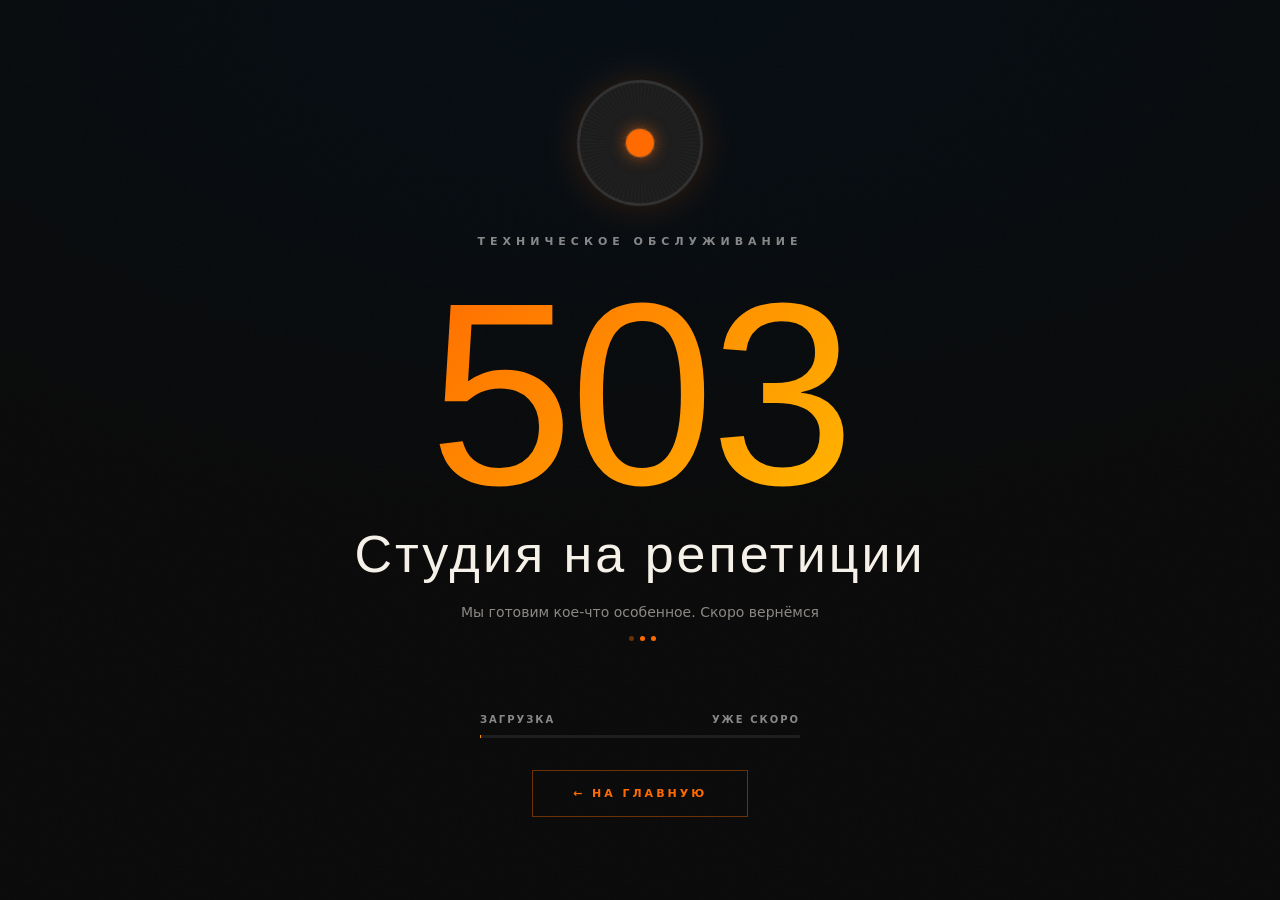
==== frontend/index.html @ df0de104 "feat: add frontend with landing, admin panel and auth pages" ====
<!DOCTYPE html>
<html lang="ru">
<head>
    <meta charset="UTF-8">
    <meta name="viewport" content="width=device-width, initial-scale=1.0">
    <title>Танцевальная студия 78</title>
    <link rel="stylesheet" href="css/style.css">
    <link rel="stylesheet" href="css/landing.css">
</head>
<body>

<!-- NAV -->
<nav id="nav">
    <a class="nav-brand" href="#">78<span> DANCE</span></a>
    <div class="nav-section-links">
        <a href="#styles">Направления</a>
        <a href="#teachers">Преподаватели</a>
        <a href="#prices">Цены</a>
        <a href="#booking">Запись</a>
        <a href="#contacts">Контакты</a>
    </div>
    <div class="nav-auth" id="nav-auth"></div>
</nav>

<!-- HERO + ABOUT -->
<section id="hero" id="about">
    <div class="hero-bg"></div>
    <div class="hero-lines"></div>
    <div class="hero-combined">
        <div class="hero-left">
            <div class="hero-tag">Казань</div>
            <h1 class="hero-title">СЕМЬ<br><span>ВОСЕМЬ</span></h1>
            <p class="hero-sub"><span id="hero-styles"></span> — найди свой стиль. Живая энергия, свобода движения, настоящий танец.</p>
        </div>
        <div class="hero-right">
            <div class="hero-about-text">
                <div class="section-label">О студии</div>
                <div class="divider"></div>
                <p>Студия «78 Dance» — это место, где танец становится частью тебя. Мы работаем с людьми любого уровня — от тех, кто никогда не танцевал, до тех, кто хочет выйти на сцену.</p>
                <p>Без оценок, без давления — только музыка и движение.</p>
            </div>
            <div class="about-stats">
                <div class="stat-box">
                    <div class="stat-num" id="stat-years">—</div>
                    <div class="stat-label">Лет на рынке</div>
                </div>
                <div class="stat-box">
                    <div class="stat-num" id="stat-students">—</div>
                    <div class="stat-label">Учеников</div>
                </div>
                <div class="stat-box">
                    <div class="stat-num" id="stat-styles">—</div>
                    <div class="stat-label">Направлений</div>
                </div>
                <div class="stat-box">
                    <div class="stat-num" id="stat-teachers">—</div>
                    <div class="stat-label">Преподавателей</div>
                </div>
            </div>
        </div>
    </div>
    <div class="hero-number">78</div>
</section>

<!-- STYLES -->
<section id="styles" class="section section-black">
    <div class="section-label">Направления</div>
    <h2 class="section-title">СТИЛИ ТАНЦА</h2>
    <div class="divider"></div>
    <div id="styles-list" class="dynamic-grid"></div>
</section>

<!-- TEACHERS -->
<section id="teachers" class="section section-dark">
    <div class="section-label">Команда</div>
    <h2 class="section-title">НАШИ ПРЕПОДАВАТЕЛИ</h2>
    <div class="divider"></div>
    <div id="teachers-list" class="dynamic-grid"></div>
</section>


<!-- PRICES -->
<section id="prices" class="section section-dark">
    <div class="section-label">Стоимость</div>
    <h2 class="section-title">ЦЕНЫ</h2>
    <div class="divider"></div>
    <div class="prices-grid" id="prices-list"></div>
</section>

<!-- BOOKING -->
<section id="booking" class="section section-black booking-section">
    <div class="section-label">Онлайн-запись</div>
    <h2 class="section-title">ЗАПИШИСЬ НА ЗАНЯТИЕ</h2>
    <div class="divider"></div>
    <p class="booking-desc">Выбери удобное время и направление — запись займёт меньше минуты.</p>
    <a class="booking-btn" href="https://elflowdancemailru.impulsecrm.ru/widget/1" target="_blank" rel="noopener">
        Записаться онлайн
    </a>
</section>

<!-- CONTACTS -->
<section id="contacts" class="section section-black">
    <div class="section-label">Связь и соцсети</div>
    <h2 class="section-title">КОНТАКТЫ</h2>
    <div class="divider"></div>
    <div class="contacts-grid">
        <div>
            <div class="contact-item" id="contact-address-wrap">
                <div class="contact-icon">📍</div>
                <div>
                    <div class="contact-label">Адрес</div>
                    <div class="contact-value" id="contact-address">—</div>
                </div>
            </div>
            <div class="contact-item" id="contact-phone-wrap">
                <div class="contact-icon">📞</div>
                <div>
                    <div class="contact-label">Телефон</div>
                    <div class="contact-value" id="contact-phone">—</div>
                </div>
            </div>
            <div class="contact-item" id="contact-hours-wrap">
                <div class="contact-icon">⏰</div>
                <div>
                    <div class="contact-label">Режим работы</div>
                    <div class="contact-value" id="contact-hours">—</div>
                </div>
            </div>
            <div class="contact-item">
                <div class="contact-icon">
                    <svg viewBox="0 0 24 24" width="20" height="20" fill="currentColor"><path d="M11.944 0A12 12 0 0 0 0 12a12 12 0 0 0 12 12 12 12 0 0 0 12-12A12 12 0 0 0 12 0a12 12 0 0 0-.056 0zm4.962 7.224c.1-.002.321.023.465.14a.506.506 0 0 1 .171.325c.016.093.036.306.02.472-.18 1.898-.962 6.502-1.36 8.627-.168.9-.499 1.201-.82 1.23-.696.065-1.225-.46-1.9-.902-1.056-.693-1.653-1.124-2.678-1.8-1.185-.78-.417-1.21.258-1.91.177-.184 3.247-2.977 3.307-3.23.007-.032.014-.15-.056-.212s-.174-.041-.249-.024c-.106.024-1.793 1.14-5.061 3.345-.48.33-.913.49-1.302.48-.428-.008-1.252-.241-1.865-.44-.752-.245-1.349-.374-1.297-.789.027-.216.325-.437.893-.663 3.498-1.524 5.83-2.529 6.998-3.014 3.332-1.386 4.025-1.627 4.476-1.635z"/></svg>
                </div>
                <div>
                    <div class="contact-label">Менеджер</div>
                    <a class="contact-value contact-tg" href="https://t.me/SemVosem_dance" target="_blank" rel="noopener">Написать в Telegram</a>
                </div>
            </div>
            <div class="contact-item" id="contact-email-wrap">
                <div class="contact-icon">✉️</div>
                <div>
                    <div class="contact-label">Email</div>
                    <div class="contact-value" id="contact-email">—</div>
                </div>
            </div>
            <div class="contact-item">
                <div class="contact-icon">
                    <svg viewBox="0 0 24 24" width="20" height="20" fill="currentColor"><path d="M12 2.163c3.204 0 3.584.012 4.85.07 3.252.148 4.771 1.691 4.919 4.919.058 1.265.069 1.645.069 4.849 0 3.205-.012 3.584-.069 4.849-.149 3.225-1.664 4.771-4.919 4.919-1.266.058-1.644.07-4.85.07-3.204 0-3.584-.012-4.849-.07-3.26-.149-4.771-1.699-4.919-4.92-.058-1.265-.07-1.644-.07-4.849 0-3.204.013-3.583.07-4.849.149-3.227 1.664-4.771 4.919-4.919 1.266-.057 1.645-.069 4.849-.069zm0-2.163c-3.259 0-3.667.014-4.947.072-4.358.2-6.78 2.618-6.98 6.98-.059 1.281-.073 1.689-.073 4.948 0 3.259.014 3.668.072 4.948.2 4.358 2.618 6.78 6.98 6.98 1.281.058 1.689.072 4.948.072 3.259 0 3.668-.014 4.948-.072 4.354-.2 6.782-2.618 6.979-6.98.059-1.28.073-1.689.073-4.948 0-3.259-.014-3.667-.072-4.947-.196-4.354-2.617-6.78-6.979-6.98-1.281-.059-1.69-.073-4.949-.073zm0 5.838c-3.403 0-6.162 2.759-6.162 6.162s2.759 6.163 6.162 6.163 6.162-2.759 6.162-6.163c0-3.403-2.759-6.162-6.162-6.162zm0 10.162c-2.209 0-4-1.79-4-4 0-2.209 1.791-4 4-4s4 1.791 4 4c0 2.21-1.791 4-4 4zm6.406-11.845c-.796 0-1.441.645-1.441 1.44s.645 1.44 1.441 1.44c.795 0 1.439-.645 1.439-1.44s-.644-1.44-1.439-1.44z"/></svg>
                </div>
                <div>
                    <div class="contact-label">Instagram</div>
                    <a class="contact-value contact-ig" href="https://www.instagram.com/78_dance/" target="_blank" rel="noopener">@78_dance</a>
                </div>
            </div>
        </div>
        <div class="map-placeholder">
            <iframe
                src="https://www.openstreetmap.org/export/embed.html?bbox=49.08295512199402%2C55.81235706023744%2C49.09299731254578%2C55.81689632113036&layer=mapnik&marker=55.8146267568664%2C49.0879762172699"
                width="100%"
                height="100%"
                frameborder="0"
                style="border:0;display:block"
            ></iframe>
        </div>
    </div>
</section>

<!-- FOOTER -->
<footer>
    <div class="footer-logo">78 DANCE</div>
    <div class="footer-copy">© 2025 Студия «78 Dance». Все права защищены.</div>
</footer>

<script type="module">
import { api } from "./js/api.js";
import { isLoggedIn, isAdmin, clearTokens } from "./js/utils.js";

// ── Studio info ───────────────────────────────────────
function roundStudents(n) {
    if (n < 100) return String(n);
    const step = n >= 1000 ? 500 : 100;
    return Math.floor(n / step) * step + "+";
}

api.getStudioInfo().then(s => {
    // Stats
    const years = new Date().getFullYear() - s.year_opened;
    document.getElementById("stat-years").textContent    = years > 0 ? years : 1;
    document.getElementById("stat-students").textContent = roundStudents(s.students_count);

    // Contacts
    const set = (wrapId, valueId, val) => {
        const wrap = document.getElementById(wrapId);
        if (!wrap) return;
        if (val) {
            document.getElementById(valueId).textContent = val;
        } else {
            wrap.style.display = "none";
        }
    };
    set("contact-address-wrap", "contact-address", s.address);
    set("contact-phone-wrap",   "contact-phone",   s.phone);
    set("contact-hours-wrap",   "contact-hours",   s.working_hours);
    set("contact-email-wrap",   "contact-email",   s.email);

}).catch(() => {});

// ── Auth nav ──────────────────────────────────────────
const authEl = document.getElementById("nav-auth");
if (isLoggedIn()) {
    authEl.innerHTML = `
        ${isAdmin() ? `<a href="admin/users.html">Админка</a>` : ""}
        <a href="profile.html">Профиль</a>
        <a href="#" id="nav-logout" class="btn-nav">Выйти</a>
    `;
    document.getElementById("nav-logout").addEventListener("click", e => {
        e.preventDefault();
        clearTokens();
        window.location.reload();
    });
} else {
    authEl.innerHTML = `<a href="auth.html" class="btn-nav">Войти</a>`;
}

// ── Sticky nav ────────────────────────────────────────
window.addEventListener("scroll", () => {
    document.getElementById("nav").classList.toggle("scrolled", window.scrollY > 60);
});

// ── Carousel ─────────────────────────────────────────
function buildCarousel(photos, aspect, fit = "cover") {
    if (!photos.length) return "";
    const sorted = [...photos].sort((a, b) => a.sort_order - b.sort_order);
    const cls = fit === "contain" ? " carousel--contain" : "";
    const slide = p =>
        `<div class="carousel-slide">` +
        `<img src="${p.url}" alt="" loading="lazy" onerror="this.parentElement.style.background='var(--card2)';this.remove()">` +
        `</div>`;
    if (sorted.length === 1) {
        return `<div class="carousel${cls}" style="aspect-ratio:${aspect}">${slide(sorted[0])}</div>`;
    }
    const slides = sorted.map(slide).join("");
    const dots = sorted.map((_, i) =>
        `<span class="carousel-dot${i === 0 ? " active" : ""}" data-i="${i}"></span>`
    ).join("");
    return `
        <div class="carousel${cls}" style="aspect-ratio:${aspect}">
            <div class="carousel-track">${slides}</div>
            <button class="carousel-btn prev">&#8249;</button>
            <button class="carousel-btn next">&#8250;</button>
            <div class="carousel-dots">${dots}</div>
        </div>
    `;
}

function initCarousels() {
    document.querySelectorAll(".carousel").forEach(el => {
        const track = el.querySelector(".carousel-track");
        const dots  = el.querySelectorAll(".carousel-dot");
        const total = el.querySelectorAll(".carousel-slide").length;
        if (total <= 1) return;

        let current = 0;
        function goTo(i) {
            current = (i + total) % total;
            track.style.transform = `translateX(-${current * 100}%)`;
            dots.forEach((d, idx) => d.classList.toggle("active", idx === current));
        }
        el.querySelector(".prev").addEventListener("click", () => goTo(current - 1));
        el.querySelector(".next").addEventListener("click", () => goTo(current + 1));
        dots.forEach(d => d.addEventListener("click", () => goTo(+d.dataset.i)));
    });
}

// ── Grid columns logic ───────────────────────────────
function applyGridCols(container, count) {
    container.classList.toggle("cols-2", count === 2 || count === 4);
}

// ── Styles ────────────────────────────────────────────
api.getStyles().then(styles => {
    const el = document.getElementById("styles-list");
    const active = styles.filter(s => s.is_active);

    const heroStyles = document.getElementById("hero-styles");
    if (heroStyles) heroStyles.textContent = active.length ? active.map(s => s.name).join(", ") : "";
    document.getElementById("stat-styles").textContent = active.length;

    if (!active.length) { el.innerHTML = "<p style='color:var(--muted)'>Скоро здесь появятся направления</p>"; return; }
    el.innerHTML = active.map(s => `
        <div class="dyn-card">
            ${buildCarousel(s.images, "4/3", "contain")}
            <div class="dyn-card-body">
                <div class="dyn-card-name">${s.name}</div>
                <p class="dyn-card-desc">${s.description || ""}</p>
            </div>
        </div>
    `).join("");
    applyGridCols(el, active.length);
    initCarousels();
}).catch(() => {});

// ── Prices ────────────────────────────────────────────
api.getPrices().then(plans => {
    const el = document.getElementById("prices-list");
    const active = plans.filter(p => p.is_active);
    if (!active.length) { el.innerHTML = "<p style='color:var(--muted)'>Скоро здесь появятся тарифы</p>"; return; }
    el.innerHTML = active.map(p => `
        <div class="price-card${p.is_recommended ? " featured" : ""}">
            <div class="price-name">${p.name}</div>
            <div class="price-amount"><sup>₽</sup>${p.price.toLocaleString("ru-RU")}</div>
            ${p.subtitle ? `<div class="price-period">${p.subtitle}</div>` : ""}
            ${p.options.length ? `
            <ul class="price-features">
                ${p.options.sort((a, b) => a.sort_order - b.sort_order).map(o => `<li>${o.text}</li>`).join("")}
            </ul>` : ""}
        </div>
    `).join("");
}).catch(() => {});

// ── Teachers ──────────────────────────────────────────
api.getTeachers().then(teachers => {
    const el = document.getElementById("teachers-list");
    const active = teachers.filter(t => t.is_active);
    document.getElementById("stat-teachers").textContent = active.length;
    if (!active.length) { el.innerHTML = "<p style='color:var(--muted)'>Скоро здесь появятся преподаватели</p>"; return; }
    el.innerHTML = active.map(t => `
        <div class="dyn-card">
            ${buildCarousel(t.photos, "3/4")}
            <div class="dyn-card-body">
                <div class="dyn-card-name">${t.name}</div>
                <p class="dyn-card-desc">${t.bio || ""}</p>
            </div>
        </div>
    `).join("");
    applyGridCols(el, active.length);
    initCarousels();
}).catch(() => {});
</script>
</body>
</html>
---- frontend/css/style.css ----
@import url('https://fonts.googleapis.com/css2?family=Bebas+Neue&family=Montserrat:wght@300;400;600;700&display=swap');

:root {
    --red:    #E8003D;
    --orange: #FF6B00;
    --gold:   #FFB800;
    --black:  #0A0A0A;
    --dark:   #111111;
    --card:   #1A1A1A;
    --card2:  #222222;
    --white:  #F5F0E8;
    --muted:  #888888;
    --border: rgba(255,255,255,0.07);
}

* { box-sizing: border-box; margin: 0; padding: 0; }

html { scroll-behavior: smooth; }

body {
    font-family: 'Montserrat', system-ui, sans-serif;
    background: var(--black);
    color: var(--white);
    min-height: 100vh;
    font-size: 15px;
    line-height: 1.6;
}

/* ── Nav ─────────────────────────────────────────── */

#nav {
    background: rgba(10,10,10,0.97);
    border-bottom: 1px solid var(--border);
    padding: 0 40px;
    display: flex;
    align-items: center;
    gap: 32px;
    height: 60px;
    position: sticky;
    top: 0;
    z-index: 100;
    backdrop-filter: blur(8px);
}

.nav-brand {
    font-family: 'Bebas Neue', sans-serif;
    font-size: 24px;
    letter-spacing: 4px;
    color: var(--gold);
    white-space: nowrap;
    text-decoration: none;
}

.nav-brand span { color: var(--red); }

.nav-links {
    display: flex;
    gap: 4px;
    flex: 1;
    align-items: center;
}

.nav-links a {
    color: rgba(245,240,232,0.55);
    text-decoration: none;
    padding: 6px 14px;
    font-size: 11px;
    font-weight: 700;
    letter-spacing: 2px;
    text-transform: uppercase;
    transition: color 0.2s;
}

.nav-links a:hover,
.nav-links a.active {
    color: var(--gold);
}

.nav-links a#nav-logout {
    margin-left: auto;
    color: rgba(232,0,61,0.6);
    border: 1px solid rgba(232,0,61,0.25);
}
.nav-links a#nav-logout:hover {
    color: var(--white);
    background: var(--red);
    border-color: var(--red);
}

/* ── Admin layout ────────────────────────────────── */

.admin-layout {
    display: flex;
    min-height: calc(100vh - 60px);
}

.admin-sidebar {
    width: 220px;
    background: var(--dark);
    border-right: 1px solid var(--border);
    padding: 32px 0;
    flex-shrink: 0;
}

.admin-sidebar h3 {
    font-size: 10px;
    font-weight: 700;
    text-transform: uppercase;
    letter-spacing: 3px;
    color: var(--muted);
    padding: 0 24px 16px;
}

.admin-sidebar a {
    display: block;
    padding: 11px 24px;
    color: rgba(245,240,232,0.5);
    text-decoration: none;
    font-size: 11px;
    font-weight: 700;
    letter-spacing: 2px;
    text-transform: uppercase;
    border-left: 3px solid transparent;
    transition: all 0.15s;
}

.admin-sidebar a:hover,
.admin-sidebar a.active {
    color: var(--white);
    background: rgba(255,255,255,0.04);
    border-left-color: var(--red);
}

.admin-content {
    flex: 1;
    padding: 40px;
}

/* ── Page content ────────────────────────────────── */

.container {
    max-width: 1100px;
    margin: 0 auto;
    padding: 40px;
}

h1 {
    font-family: 'Bebas Neue', sans-serif;
    font-size: 40px;
    letter-spacing: 3px;
    color: var(--white);
    margin-bottom: 28px;
}

h2 {
    font-family: 'Bebas Neue', sans-serif;
    font-size: 22px;
    letter-spacing: 2px;
    color: var(--white);
    margin-bottom: 20px;
}

h3 {
    font-size: 13px;
    font-weight: 700;
    letter-spacing: 1px;
    color: rgba(245,240,232,0.7);
    margin-bottom: 12px;
}

/* ── Cards ───────────────────────────────────────── */

.card {
    background: var(--card);
    border: 1px solid var(--border);
    padding: 28px;
    margin-bottom: 20px;
    position: relative;
}

.card::before {
    content: '';
    position: absolute;
    top: 0; left: 0; right: 0;
    height: 2px;
    background: linear-gradient(90deg, var(--red), var(--orange));
    opacity: 0;
    transition: opacity 0.2s;
}

.card:focus-within::before { opacity: 1; }

/* ── Grid ────────────────────────────────────────── */

.grid-2 { display: grid; grid-template-columns: 1fr 1fr; gap: 24px; }
@media (max-width: 800px) { .grid-2 { grid-template-columns: 1fr; } }

/* ── Forms ───────────────────────────────────────── */

.form-group { margin-bottom: 16px; }

label {
    display: block;
    font-size: 10px;
    font-weight: 700;
    letter-spacing: 2px;
    text-transform: uppercase;
    color: var(--muted);
    margin-bottom: 6px;
}

input, select, textarea {
    width: 100%;
    padding: 10px 14px;
    background: var(--card2);
    border: 1px solid rgba(255,255,255,0.1);
    color: var(--white);
    font-family: 'Montserrat', sans-serif;
    font-size: 14px;
    outline: none;
    transition: border-color 0.15s;
}

input:focus, select:focus, textarea:focus {
    border-color: var(--red);
}

input::placeholder { color: var(--muted); }

textarea {
    min-height: 80px;
    resize: vertical;
}

select option { background: var(--card2); }

/* ── Buttons ─────────────────────────────────────── */

.btn {
    padding: 10px 24px;
    border: none;
    cursor: pointer;
    font-family: 'Montserrat', sans-serif;
    font-size: 11px;
    font-weight: 700;
    letter-spacing: 2px;
    text-transform: uppercase;
    transition: background 0.2s, transform 0.15s;
    display: inline-block;
    text-decoration: none;
}

.btn:hover { transform: translateY(-1px); }

.btn-primary   { background: var(--red); color: #fff; }
.btn-primary:hover { background: var(--orange); }

.btn-danger    { background: rgba(232,0,61,0.15); color: var(--red); border: 1px solid rgba(232,0,61,0.3); }
.btn-danger:hover { background: var(--red); color: #fff; }

.btn-success   { background: rgba(46,204,113,0.15); color: #4ade80; border: 1px solid rgba(46,204,113,0.3); }
.btn-success:hover { background: #2ecc71; color: #fff; }

.btn-secondary { background: rgba(255,255,255,0.07); color: rgba(245,240,232,0.7); border: 1px solid var(--border); }
.btn-secondary:hover { background: rgba(255,255,255,0.12); color: var(--white); }

.btn-sm { padding: 6px 14px; font-size: 10px; }

.btn-row { display: flex; gap: 8px; flex-wrap: wrap; margin-top: 4px; align-items: center; }

/* ── Filter bar ─────────────────────────────────── */

.filter-bar {
    display: flex;
    gap: 12px;
    margin-bottom: 16px;
}
.filter-bar select,
.filter-inline {
    width: auto;
    padding: 8px 12px;
    background: var(--card);
    border: 1px solid var(--border);
    color: var(--text);
    font-size: 14px;
    cursor: pointer;
}

/* ── Table ───────────────────────────────────────── */

.table-wrap { overflow-x: auto; }

table { width: 100%; border-collapse: collapse; font-size: 13px; }

th {
    font-size: 10px;
    font-weight: 700;
    letter-spacing: 2px;
    text-transform: uppercase;
    color: var(--gold);
    padding: 12px 16px;
    text-align: left;
    border-bottom: 1px solid var(--border);
    white-space: nowrap;
    background: rgba(255,255,255,0.02);
}

td {
    padding: 14px 16px;
    color: rgba(245,240,232,0.8);
    border-bottom: 1px solid rgba(255,255,255,0.04);
    vertical-align: middle;
}

tr:last-child td { border-bottom: none; }
tr:hover td { background: rgba(255,255,255,0.025); }

/* ── Alerts ──────────────────────────────────────── */

.alert {
    padding: 12px 16px;
    font-size: 13px;
    font-weight: 600;
    letter-spacing: 0.5px;
    margin-bottom: 20px;
    border-left: 3px solid;
}

.alert-error   {
    background: rgba(232,0,61,0.1);
    color: #ff6b8a;
    border-color: var(--red);
}

.alert-success {
    background: rgba(46,204,113,0.1);
    color: #4ade80;
    border-color: #2ecc71;
}

/* ── Badges ──────────────────────────────────────── */

.badge {
    display: inline-block;
    padding: 3px 10px;
    font-size: 10px;
    font-weight: 700;
    letter-spacing: 2px;
    text-transform: uppercase;
    white-space: nowrap;
}

.badge-green { background: rgba(46,204,113,0.15); color: #4ade80; }
.badge-red   { background: rgba(232,0,61,0.15);   color: #ff6b8a; }
.badge-blue  { background: rgba(99,149,255,0.15);  color: #8ab4ff; }

/* ── Item cards ──────────────────────────────────── */

.item-list { display: flex; flex-direction: column; gap: 12px; }

.item-card {
    border: 1px solid var(--border);
    padding: 18px;
    background: var(--card2);
    position: relative;
    transition: border-color 0.2s;
}

.item-card:hover { border-color: rgba(255,255,255,0.14); }

.item-card::before {
    content: '';
    position: absolute;
    top: 0; left: 0; bottom: 0;
    width: 3px;
    background: linear-gradient(180deg, var(--red), var(--orange));
}

.item-card-header {
    display: flex;
    justify-content: space-between;
    align-items: center;
    gap: 8px;
    margin-bottom: 8px;
    padding-left: 12px;
}

.item-card-header strong {
    font-size: 14px;
    font-weight: 700;
    letter-spacing: 0.5px;
    color: var(--white);
}

.item-card p {
    font-size: 13px;
    color: rgba(245,240,232,0.5);
    margin-bottom: 8px;
    padding-left: 12px;
}

.item-card .btn-row { padding-left: 12px; }

.photo-chips {
    display: flex;
    gap: 6px;
    flex-wrap: wrap;
    margin-top: 8px;
    padding-left: 12px;
}

.photo-chip {
    background: rgba(255,255,255,0.06);
    border: 1px solid var(--border);
    padding: 3px 10px;
    font-size: 11px;
    display: flex;
    align-items: center;
    gap: 6px;
}

.photo-chip a { color: var(--gold); text-decoration: none; }
.photo-chip a:hover { color: var(--orange); }
.photo-chip button {
    background: none;
    border: none;
    cursor: pointer;
    color: var(--red);
    font-size: 14px;
    padding: 0;
    line-height: 1;
    opacity: 0.7;
    transition: opacity 0.15s;
}
.photo-chip button:hover { opacity: 1; }

/* ── Auth page ───────────────────────────────────── */

.auth-wrap {
    min-height: calc(100vh - 60px);
    display: flex;
    align-items: center;
    justify-content: center;
    padding: 24px;
    background:
        radial-gradient(ellipse 70% 60% at 80% 40%, rgba(232,0,61,0.12) 0%, transparent 60%),
        radial-gradient(ellipse 50% 50% at 20% 70%, rgba(255,107,0,0.08) 0%, transparent 50%);
}

.auth-box { width: 100%; max-width: 420px; }

.auth-box h1 {
    font-family: 'Bebas Neue', sans-serif;
    font-size: 48px;
    letter-spacing: 6px;
    text-align: center;
    color: var(--gold);
    margin-bottom: 8px;
}

.auth-box h1 span { color: var(--red); }

.auth-subtitle {
    text-align: center;
    font-size: 11px;
    font-weight: 700;
    letter-spacing: 3px;
    text-transform: uppercase;
    color: var(--muted);
    margin-bottom: 36px;
}

.tab-row {
    display: flex;
    margin-bottom: 28px;
    border-bottom: 1px solid var(--border);
}

.tab {
    flex: 1;
    text-align: center;
    padding: 12px;
    cursor: pointer;
    font-size: 11px;
    font-weight: 700;
    letter-spacing: 2px;
    text-transform: uppercase;
    color: var(--muted);
    border-bottom: 2px solid transparent;
    margin-bottom: -1px;
    transition: all 0.15s;
}

.tab:hover { color: var(--white); }
.tab.active { color: var(--white); border-bottom-color: var(--red); }

/* ── Public cards grid ───────────────────────────── */

.cards-grid {
    display: grid;
    grid-template-columns: repeat(auto-fill, minmax(280px, 1fr));
    gap: 20px;
}

.pub-card {
    background: var(--card);
    border: 1px solid var(--border);
    padding: 24px;
    position: relative;
    transition: transform 0.2s, border-color 0.2s;
}

.pub-card:hover {
    transform: translateY(-4px);
    border-color: rgba(255,255,255,0.14);
}

.pub-card::before {
    content: '';
    position: absolute;
    top: 0; left: 0; right: 0;
    height: 2px;
    background: linear-gradient(90deg, var(--red), var(--orange), var(--gold));
}

.pub-card h3 {
    font-family: 'Bebas Neue', sans-serif;
    font-size: 22px;
    letter-spacing: 2px;
    color: var(--white);
    margin-bottom: 8px;
}

.pub-card p { font-size: 13px; color: rgba(245,240,232,0.55); line-height: 1.7; }

/* ── Tabs row (public) ───────────────────────────── */

.tabs-row {
    display: flex;
    gap: 12px;
    margin-bottom: 32px;
}

.tab-btn {
    padding: 10px 28px;
    border: 1px solid var(--border);
    background: transparent;
    color: rgba(245,240,232,0.5);
    cursor: pointer;
    font-family: 'Montserrat', sans-serif;
    font-size: 11px;
    font-weight: 700;
    letter-spacing: 2px;
    text-transform: uppercase;
    transition: all 0.2s;
}

.tab-btn:hover { color: var(--white); border-color: rgba(255,255,255,0.2); }

.tab-btn.active {
    background: var(--red);
    border-color: var(--red);
    color: #fff;
}

/* ── Photo grid (admin) ──────────────────────────── */

.photo-grid {
    display: flex;
    gap: 8px;
    flex-wrap: wrap;
    margin: 10px 0 4px 12px;
}

.photo-thumb {
    position: relative;
    width: 80px;
    height: 80px;
    cursor: grab;
    border: 2px solid transparent;
    transition: border-color 0.15s, opacity 0.15s;
}

.photo-thumb img {
    width: 100%;
    height: 100%;
    object-fit: cover;
    display: block;
    background: var(--card2);
}

.photo-thumb.dragging  { opacity: 0.4; }
.photo-thumb.drag-over { border-color: var(--red); }

.photo-del {
    position: absolute;
    top: 2px; right: 2px;
    width: 20px; height: 20px;
    background: rgba(10,10,10,0.8);
    border: none;
    color: var(--red);
    font-size: 14px;
    line-height: 1;
    cursor: pointer;
    display: flex;
    align-items: center;
    justify-content: center;
    opacity: 0;
    transition: opacity 0.15s;
}

.photo-thumb:hover .photo-del { opacity: 1; }

.photo-order {
    position: absolute;
    bottom: 2px; left: 4px;
    font-size: 10px;
    font-weight: 700;
    color: var(--gold);
    text-shadow: 0 1px 3px rgba(0,0,0,0.9);
    pointer-events: none;
}

/* ── Price options admin list ────────────────────── */

.price-options-admin {
    list-style: none;
    margin: 10px 0 0;
    display: flex;
    flex-direction: column;
    gap: 4px;
}
.price-options-admin li {
    display: flex;
    align-items: center;
    justify-content: space-between;
    gap: 8px;
    font-size: 13px;
    color: rgba(245,240,232,.7);
    padding: 6px 10px;
    background: rgba(255,255,255,.03);
}
.price-options-admin li button {
    flex-shrink: 0;
    padding: 2px 8px;
    font-size: 12px;
}

/* ── Page header decoration ──────────────────────── */

.page-header {
    margin-bottom: 36px;
    padding-bottom: 24px;
    border-bottom: 1px solid var(--border);
}

.page-label {
    font-size: 10px;
    font-weight: 700;
    letter-spacing: 4px;
    text-transform: uppercase;
    color: var(--red);
    margin-bottom: 8px;
}

/* ── Confirm modal ───────────────────────────────── */

.confirm-overlay {
    position: fixed; inset: 0; z-index: 1000;
    background: rgba(0,0,0,.7);
    display: flex; align-items: center; justify-content: center;
    animation: confirmFadeIn .15s ease;
}
@keyframes confirmFadeIn {
    from { opacity: 0; }
    to   { opacity: 1; }
}
.confirm-box {
    background: var(--card);
    border: 1px solid rgba(255,255,255,.08);
    padding: 32px 36px;
    min-width: 320px; max-width: 420px;
    animation: confirmSlideIn .15s ease;
}
@keyframes confirmSlideIn {
    from { transform: translateY(-12px); opacity: 0; }
    to   { transform: translateY(0);     opacity: 1; }
}
.confirm-icon {
    font-size: 32px; margin-bottom: 16px; display: block;
}
.confirm-title {
    font-family: 'Bebas Neue', sans-serif;
    font-size: 22px; letter-spacing: 2px;
    color: var(--white); margin-bottom: 8px;
}
.confirm-text {
    font-size: 13px; color: var(--muted);
    line-height: 1.7; margin-bottom: 28px;
}
.confirm-btns {
    display: flex; gap: 12px; justify-content: flex-end;
}
---- frontend/css/landing.css ----
/* ── Landing nav override ── */
#nav {
    position: fixed;
    width: 100%;
    box-sizing: border-box;
    background: linear-gradient(to bottom, rgba(10,10,10,.95), transparent);
    border-bottom: none;
    padding: 0 60px;
    height: 70px;
    transition: background .3s, border-color .3s;
}
#nav.scrolled {
    background: rgba(10,10,10,.97);
    border-bottom: 1px solid var(--border);
}
.nav-section-links {
    display: flex; gap: 4px; flex: 1; justify-content: center;
}
.nav-section-links a {
    color: rgba(245,240,232,.55);
    text-decoration: none;
    padding: 6px 14px;
    font-size: 11px; font-weight: 700;
    letter-spacing: 2px; text-transform: uppercase;
    transition: color .2s;
}
.nav-section-links a:hover { color: var(--gold); }
.nav-auth { display: flex; gap: 8px; align-items: center; margin-left: auto; }
.nav-auth a {
    color: rgba(245,240,232,.55);
    text-decoration: none;
    font-size: 11px; font-weight: 700;
    letter-spacing: 2px; text-transform: uppercase;
    transition: color .2s;
}
.nav-auth a:hover { color: var(--white); }
.nav-auth a.btn-nav {
    border: 1px solid rgba(232,0,61,.4);
    color: rgba(232,0,61,.8);
    padding: 6px 16px;
}
.nav-auth a.btn-nav:hover {
    background: var(--red); color: #fff; border-color: var(--red);
}

/* ── Hero + About combined ── */
#hero {
    min-height: 100vh;
    display: flex; align-items: center;
    position: relative; overflow: hidden;
    padding: 100px 60px;
    padding-top: 140px;
    background: var(--black);
}
.hero-bg {
    position: absolute; inset: 0;
    background:
        radial-gradient(ellipse 60% 80% at 70% 50%, rgba(232,0,61,.18) 0%, transparent 70%),
        radial-gradient(ellipse 40% 60% at 20% 80%, rgba(255,107,0,.12) 0%, transparent 60%);
}
.hero-lines {
    position: absolute; inset: 0;
    background-image: repeating-linear-gradient(
        90deg, rgba(255,255,255,.03) 0px, rgba(255,255,255,.03) 1px, transparent 1px, transparent 80px
    );
}
.hero-combined {
    position: relative;
    display: grid;
    grid-template-columns: 1fr 1fr;
    gap: 80px;
    align-items: center;
    width: 100%;
}
.hero-left {}
.hero-tag {
    display: inline-block;
    background: var(--red);
    color: #fff; font-size: 11px; font-weight: 700;
    letter-spacing: 3px; text-transform: uppercase;
    padding: 6px 16px; margin-bottom: 28px;
}
.hero-title {
    font-family: 'Bebas Neue', sans-serif;
    font-size: clamp(72px, 10vw, 130px);
    line-height: .92; letter-spacing: 2px;
    color: var(--white); margin-bottom: 28px;
}
.hero-title span {
    color: transparent;
    -webkit-text-stroke: 2px var(--gold);
}
.hero-sub {
    font-size: 15px; font-weight: 300;
    color: rgba(245,240,232,.65);
    max-width: 420px; line-height: 1.8;
}
.hero-right {
    display: flex; flex-direction: column; gap: 40px;
}
.hero-about-text p {
    color: rgba(245,240,232,.7);
    font-size: 14px; line-height: 1.9; margin-bottom: 14px;
}
.hero-about-text p:last-child { margin-bottom: 0; }
.hero-number {
    position: absolute; right: 0; bottom: -60px;
    font-family: 'Bebas Neue', sans-serif;
    font-size: 200px; line-height: 1;
    color: rgba(255,255,255,.025);
    user-select: none; pointer-events: none; letter-spacing: -8px;
}
@keyframes fadeUp {
    from { opacity: 0; transform: translateY(30px); }
    to   { opacity: 1; transform: translateY(0); }
}
.hero-left > * { animation: fadeUp .7s ease both; }
.hero-left > *:nth-child(1) { animation-delay: .1s; }
.hero-left > *:nth-child(2) { animation-delay: .25s; }
.hero-left > *:nth-child(3) { animation-delay: .4s; }
.hero-right { animation: fadeUp .7s ease .3s both; }

/* ── Sections common ── */
.section { padding: 64px 60px; scroll-margin-top: 70px; }
.section-dark { background: var(--dark); }
.section-black { background: var(--black); }
.section-label {
    font-size: 11px; font-weight: 700; letter-spacing: 4px;
    text-transform: uppercase; color: var(--red); margin-bottom: 16px;
}
.section-title {
    font-family: 'Bebas Neue', sans-serif;
    font-size: clamp(42px, 5vw, 64px);
    line-height: 1; letter-spacing: 2px; margin-bottom: 20px;
}
.divider {
    width: 60px; height: 3px;
    background: linear-gradient(90deg, var(--red), var(--orange));
    margin-bottom: 48px;
}

/* ── About stats ── */
.about-stats { display: grid; grid-template-columns: 1fr 1fr; gap: 32px; }
.stat-box { border-left: 3px solid var(--red); padding-left: 20px; }
.stat-num {
    font-family: 'Bebas Neue', sans-serif;
    font-size: 52px; line-height: 1; color: var(--gold);
}
.stat-label {
    font-size: 12px; font-weight: 600; letter-spacing: 2px;
    text-transform: uppercase; color: var(--muted); margin-top: 4px;
}

/* ── Dynamic cards ── */
.dynamic-grid {
    display: flex;
    flex-wrap: wrap;
    justify-content: center;
    gap: 28px;
}
.dynamic-grid .dyn-card {
    flex: 0 0 calc(33.333% - 19px);
}
.dynamic-grid.cols-2 .dyn-card {
    flex: 0 0 calc(50% - 14px);
}
.dyn-card {
    background: var(--card);
    overflow: hidden; position: relative;
    transition: transform .25s;
}
.dyn-card:hover { transform: translateY(-6px); }
.dyn-card::before {
    content: ''; position: absolute;
    top: 0; left: 0; right: 0; height: 3px;
    background: linear-gradient(90deg, var(--red), var(--orange), var(--gold));
}
.dyn-card-body { padding: 24px 28px; }
.dyn-card-name {
    font-family: 'Bebas Neue', sans-serif;
    font-size: 26px; letter-spacing: 2px; color: var(--white); margin-bottom: 8px;
}
.dyn-card-desc { font-size: 13px; color: rgba(245,240,232,.6); line-height: 1.7; }

/* ── Carousel ── */
.carousel {
    position: relative;
    overflow: hidden;
    background: var(--card2);
    width: 100%;
    /* aspect-ratio задаётся инлайн на элементе */
}
.carousel-track {
    display: flex;
    height: 100%;
    transition: transform .35s ease;
}
.carousel-slide {
    width: 100%;
    height: 100%;
    flex-shrink: 0;
}
.carousel-slide img {
    width: 100%;
    height: 100%;
    object-fit: cover;
    display: block;
}
.carousel--contain .carousel-slide img {
    object-fit: contain;
}
.carousel-btn {
    position: absolute; top: 50%; transform: translateY(-50%);
    background: rgba(10,10,10,.75); border: 1px solid rgba(255,255,255,.15);
    color: var(--white); width: 36px; height: 36px;
    display: flex; align-items: center; justify-content: center;
    cursor: pointer; font-size: 18px; transition: background .2s;
    z-index: 2; user-select: none;
}
.carousel-btn:hover { background: var(--red); border-color: var(--red); }
.carousel-btn.prev { left: 8px; }
.carousel-btn.next { right: 8px; }
.carousel-dots {
    position: absolute; bottom: 8px; left: 50%; transform: translateX(-50%);
    display: flex; gap: 6px; z-index: 2;
}
.carousel-dot {
    width: 6px; height: 6px; background: rgba(255,255,255,.35);
    border-radius: 50%; cursor: pointer; transition: background .2s, transform .2s;
}
.carousel-dot.active { background: var(--red); transform: scale(1.3); }

/* ── Schedule ── */
.schedule-table { width: 100%; border-collapse: collapse; font-size: 14px; }
.schedule-table th {
    font-size: 11px; font-weight: 700; letter-spacing: 3px;
    text-transform: uppercase; color: var(--gold);
    padding: 14px 20px; text-align: left;
    border-bottom: 1px solid rgba(255,255,255,.08);
}
.schedule-table td {
    padding: 18px 20px; color: rgba(245,240,232,.8);
    border-bottom: 1px solid rgba(255,255,255,.04);
}
.schedule-table tr:hover td { background: rgba(255,255,255,.03); }
.tag {
    display: inline-block;
    font-size: 10px; font-weight: 700; letter-spacing: 2px;
    text-transform: uppercase; padding: 4px 10px;
}
.tag-reg { background: rgba(232,0,61,.2);    color: var(--red); }
.tag-beg { background: rgba(255,107,0,.2);   color: var(--orange); }
.tag-adv { background: rgba(255,184,0,.2);   color: var(--gold); }
.tag-kids{ background: rgba(100,200,100,.15); color: #7ecf7e; }

/* ── Prices ── */
.prices-grid { display: grid; grid-template-columns: repeat(3,1fr); gap: 28px; }
.price-card {
    background: var(--card); padding: 44px 36px;
    position: relative; overflow: hidden; transition: transform .25s;
}
.price-card:hover { transform: translateY(-6px); }
.price-card.featured {
    background: linear-gradient(160deg, #1f0a12, #1a0a0a);
    border: 1px solid rgba(232,0,61,.3);
}
.price-card.featured::after {
    content: 'ХИТ';
    position: absolute; top: 20px; right: -28px;
    background: var(--red); color: #fff;
    font-size: 10px; font-weight: 700; letter-spacing: 3px;
    padding: 6px 40px; transform: rotate(45deg);
}
.price-name {
    font-size: 11px; font-weight: 700; letter-spacing: 4px;
    text-transform: uppercase; color: var(--muted); margin-bottom: 20px;
}
.price-amount {
    font-family: 'Bebas Neue', sans-serif;
    font-size: 64px; line-height: 1; color: var(--white); margin-bottom: 4px;
}
.price-amount sup {
    font-family: 'Montserrat', sans-serif;
    font-size: 22px; font-weight: 300; color: var(--muted);
}
.price-period { font-size: 12px; color: var(--muted); margin-bottom: 32px; }
.price-features { list-style: none; }
.price-features li {
    font-size: 13px; color: rgba(245,240,232,.7);
    padding: 10px 0; border-bottom: 1px solid rgba(255,255,255,.05);
    display: flex; align-items: center; gap: 10px;
}
.price-features li::before { content: '✓'; color: var(--red); font-weight: 700; }

/* ── Contacts ── */
.contacts-grid { display: grid; grid-template-columns: 1fr 1fr; gap: 80px; align-items: start; }
.contact-item { display: flex; gap: 20px; align-items: flex-start; margin-bottom: 36px; }
.contact-icon {
    width: 48px; height: 48px; flex-shrink: 0;
    background: var(--card);
    display: flex; align-items: center; justify-content: center; font-size: 20px;
}
.contact-label {
    font-size: 10px; font-weight: 700; letter-spacing: 3px;
    text-transform: uppercase; color: var(--red); margin-bottom: 6px;
}
.contact-value { font-size: 15px; color: var(--white); }
.contact-tg { color: #29a7e1; text-decoration: none; transition: color .2s; }
.contact-tg:hover { color: #fff; }
.contact-ig { color: #29a7e1; text-decoration: none; transition: color .2s; }
.contact-ig:hover { color: #fff; }
.map-placeholder {
    aspect-ratio: 4/3;
    overflow: hidden;
}

/* ── Footer ── */
footer {
    background: #050505; padding: 40px 60px;
    display: flex; justify-content: space-between; align-items: center;
    border-top: 1px solid rgba(255,255,255,.05);
}
.footer-logo {
    font-family: 'Bebas Neue', sans-serif;
    font-size: 24px; letter-spacing: 4px; color: var(--gold);
}
.footer-copy { font-size: 12px; color: var(--muted); }
.footer-socials { display: flex; gap: 16px; }
.social-btn {
    width: 40px; height: 40px; background: var(--card);
    display: flex; align-items: center; justify-content: center;
    text-decoration: none; transition: background .2s; color: #fff;
}
.social-btn svg { width: 20px; height: 20px; fill: currentColor; }
.social-btn:hover { background: var(--red); }

/* ── Booking ── */
.booking-section { text-align: center; }
.booking-desc {
    color: var(--muted);
    font-size: 15px;
    margin: 0 auto 40px;
    max-width: 480px;
    line-height: 1.7;
}
.booking-btn {
    display: inline-block;
    background: var(--red);
    color: #fff;
    text-decoration: none;
    font-size: 13px; font-weight: 700;
    letter-spacing: 2px; text-transform: uppercase;
    padding: 18px 52px;
    border: 2px solid var(--red);
    transition: background .2s, color .2s, border-color .2s;
}
.booking-btn:hover {
    background: transparent;
    color: var(--red);
}

@media (max-width: 900px) {
    #nav { padding: 0 24px; }
    .section { padding: 44px 24px; }
    .hero-combined, .contacts-grid { grid-template-columns: 1fr; gap: 40px; }
    .prices-grid { grid-template-columns: 1fr; }
    .nav-section-links { display: none; }
    #hero { padding: 64px 24px; padding-top: 100px; }
    footer { padding: 32px 24px; flex-direction: column; gap: 16px; text-align: center; }
    .dynamic-grid .dyn-card,
    .dynamic-grid.cols-2 .dyn-card { flex: 0 0 100%; }
}
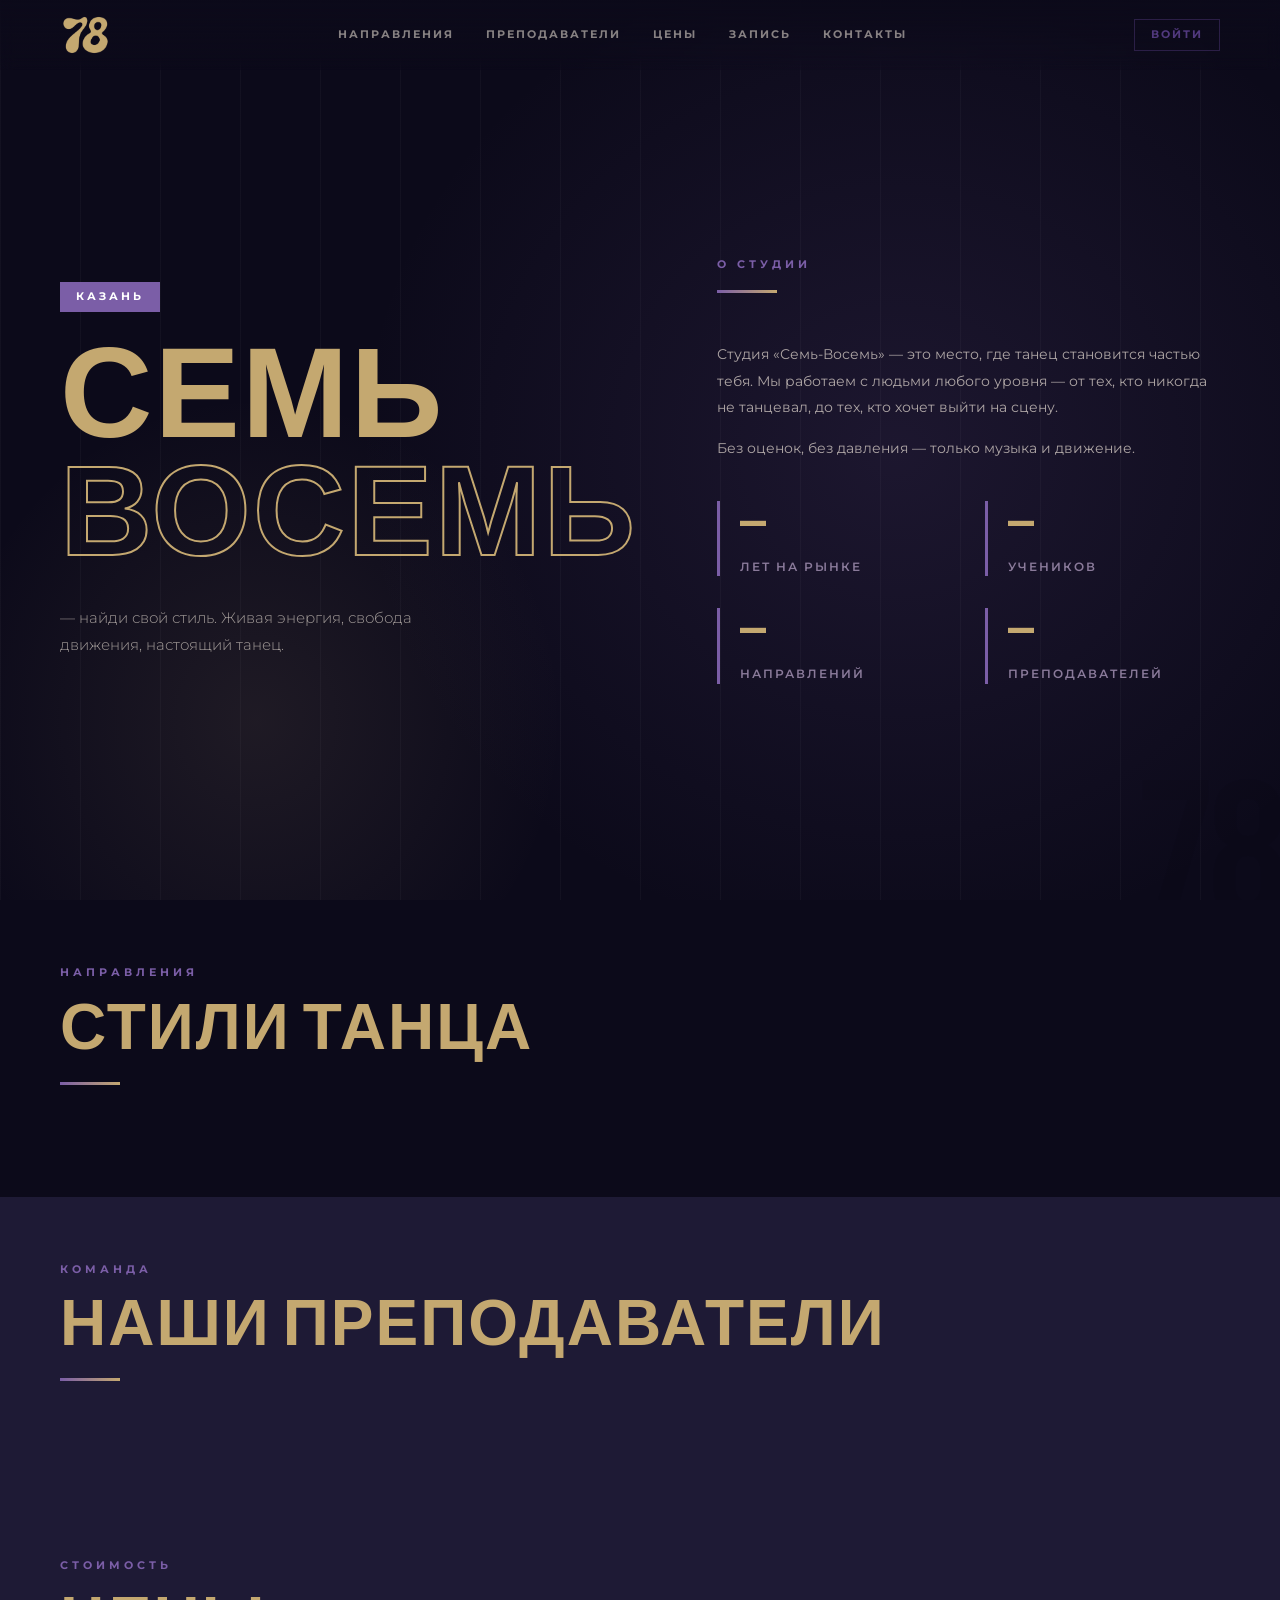
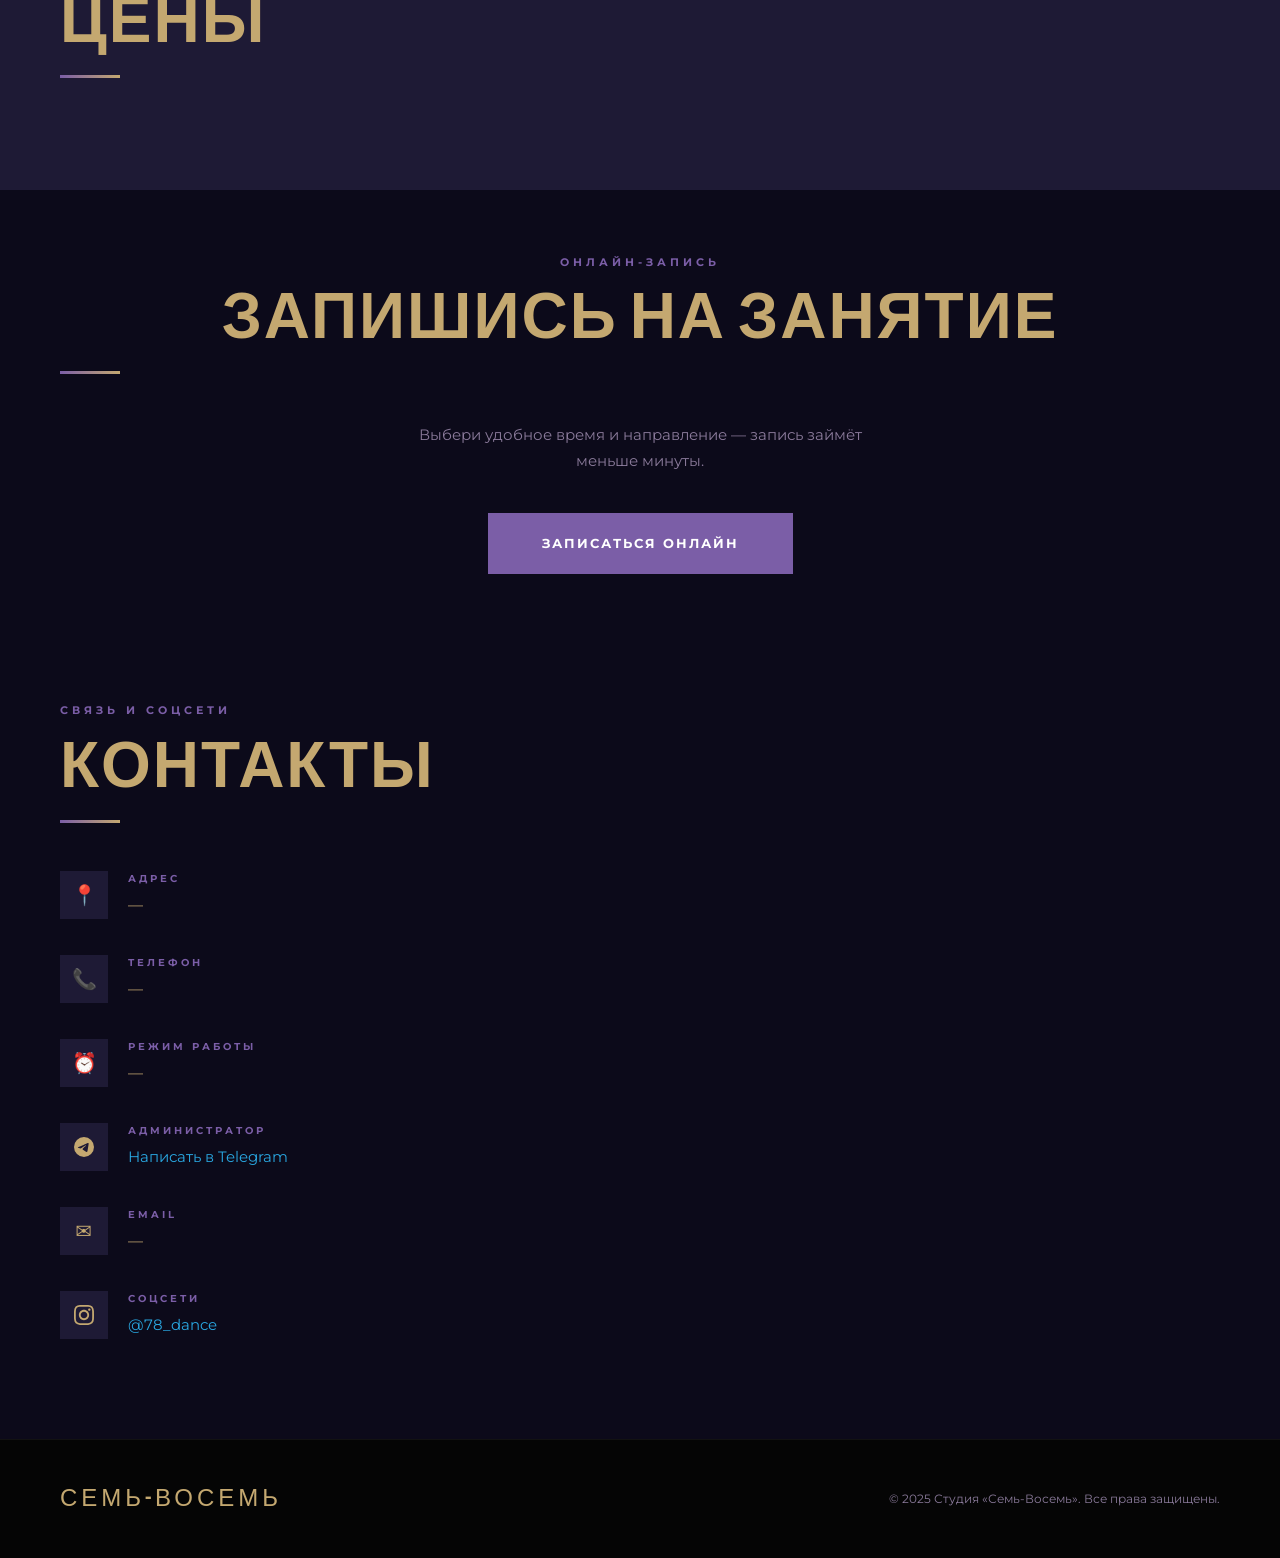
==== commit 7861b79e: "feat: dark theme, simplified color palette, logo update" ====
--- a/frontend/index.html
+++ b/frontend/index.html
@@ -11,7 +11,9 @@
 
 <!-- NAV -->
 <nav id="nav">
-    <a class="nav-brand" href="#">78<span> DANCE</span></a>
+    <a class="nav-brand" href="#">
+        <img src="images/logo_78.png" alt="Семь-Восемь" class="nav-logo">
+    </a>
     <div class="nav-section-links">
         <a href="#styles">Направления</a>
         <a href="#teachers">Преподаватели</a>
@@ -36,7 +38,7 @@
             <div class="hero-about-text">
                 <div class="section-label">О студии</div>
                 <div class="divider"></div>
-                <p>Студия «78 Dance» — это место, где танец становится частью тебя. Мы работаем с людьми любого уровня — от тех, кто никогда не танцевал, до тех, кто хочет выйти на сцену.</p>
+                <p>Студия «Семь-Восемь» — это место, где танец становится частью тебя. Мы работаем с людьми любого уровня — от тех, кто никогда не танцевал, до тех, кто хочет выйти на сцену.</p>
                 <p>Без оценок, без давления — только музыка и движение.</p>
             </div>
             <div class="about-stats">
@@ -131,7 +133,7 @@
                     <svg viewBox="0 0 24 24" width="20" height="20" fill="currentColor"><path d="M11.944 0A12 12 0 0 0 0 12a12 12 0 0 0 12 12 12 12 0 0 0 12-12A12 12 0 0 0 12 0a12 12 0 0 0-.056 0zm4.962 7.224c.1-.002.321.023.465.14a.506.506 0 0 1 .171.325c.016.093.036.306.02.472-.18 1.898-.962 6.502-1.36 8.627-.168.9-.499 1.201-.82 1.23-.696.065-1.225-.46-1.9-.902-1.056-.693-1.653-1.124-2.678-1.8-1.185-.78-.417-1.21.258-1.91.177-.184 3.247-2.977 3.307-3.23.007-.032.014-.15-.056-.212s-.174-.041-.249-.024c-.106.024-1.793 1.14-5.061 3.345-.48.33-.913.49-1.302.48-.428-.008-1.252-.241-1.865-.44-.752-.245-1.349-.374-1.297-.789.027-.216.325-.437.893-.663 3.498-1.524 5.83-2.529 6.998-3.014 3.332-1.386 4.025-1.627 4.476-1.635z"/></svg>
                 </div>
                 <div>
-                    <div class="contact-label">Менеджер</div>
+                    <div class="contact-label">Администратор</div>
                     <a class="contact-value contact-tg" href="https://t.me/SemVosem_dance" target="_blank" rel="noopener">Написать в Telegram</a>
                 </div>
             </div>
@@ -147,7 +149,7 @@
                     <svg viewBox="0 0 24 24" width="20" height="20" fill="currentColor"><path d="M12 2.163c3.204 0 3.584.012 4.85.07 3.252.148 4.771 1.691 4.919 4.919.058 1.265.069 1.645.069 4.849 0 3.205-.012 3.584-.069 4.849-.149 3.225-1.664 4.771-4.919 4.919-1.266.058-1.644.07-4.85.07-3.204 0-3.584-.012-4.849-.07-3.26-.149-4.771-1.699-4.919-4.92-.058-1.265-.07-1.644-.07-4.849 0-3.204.013-3.583.07-4.849.149-3.227 1.664-4.771 4.919-4.919 1.266-.057 1.645-.069 4.849-.069zm0-2.163c-3.259 0-3.667.014-4.947.072-4.358.2-6.78 2.618-6.98 6.98-.059 1.281-.073 1.689-.073 4.948 0 3.259.014 3.668.072 4.948.2 4.358 2.618 6.78 6.98 6.98 1.281.058 1.689.072 4.948.072 3.259 0 3.668-.014 4.948-.072 4.354-.2 6.782-2.618 6.979-6.98.059-1.28.073-1.689.073-4.948 0-3.259-.014-3.667-.072-4.947-.196-4.354-2.617-6.78-6.979-6.98-1.281-.059-1.69-.073-4.949-.073zm0 5.838c-3.403 0-6.162 2.759-6.162 6.162s2.759 6.163 6.162 6.163 6.162-2.759 6.162-6.163c0-3.403-2.759-6.162-6.162-6.162zm0 10.162c-2.209 0-4-1.79-4-4 0-2.209 1.791-4 4-4s4 1.791 4 4c0 2.21-1.791 4-4 4zm6.406-11.845c-.796 0-1.441.645-1.441 1.44s.645 1.44 1.441 1.44c.795 0 1.439-.645 1.439-1.44s-.644-1.44-1.439-1.44z"/></svg>
                 </div>
                 <div>
-                    <div class="contact-label">Instagram</div>
+                    <div class="contact-label">Соцсети</div>
                     <a class="contact-value contact-ig" href="https://www.instagram.com/78_dance/" target="_blank" rel="noopener">@78_dance</a>
                 </div>
             </div>
@@ -166,8 +168,8 @@
 
 <!-- FOOTER -->
 <footer>
-    <div class="footer-logo">78 DANCE</div>
-    <div class="footer-copy">© 2025 Студия «78 Dance». Все права защищены.</div>
+    <div class="footer-logo">СЕМЬ-ВОСЕМЬ</div>
+    <div class="footer-copy">© 2025 Студия «Семь-Восемь». Все права защищены.</div>
 </footer>
 
 <script type="module">
@@ -233,7 +235,7 @@
     const cls = fit === "contain" ? " carousel--contain" : "";
     const slide = p =>
         `<div class="carousel-slide">` +
-        `<img src="${p.url}" alt="" loading="lazy" onerror="this.parentElement.style.background='var(--card2)';this.remove()">` +
+        `<img src="${p.url}" alt="" loading="lazy" onerror="this.parentElement.style.background='var(--card)';this.remove()">` +
         `</div>`;
     if (sorted.length === 1) {
         return `<div class="carousel${cls}" style="aspect-ratio:${aspect}">${slide(sorted[0])}</div>`;
--- a/frontend/css/style.css
+++ b/frontend/css/style.css
@@ -1,16 +1,12 @@
 @import url('https://fonts.googleapis.com/css2?family=Bebas+Neue&family=Montserrat:wght@300;400;600;700&display=swap');
 
 :root {
-    --red:    #E8003D;
-    --orange: #FF6B00;
-    --gold:   #FFB800;
-    --black:  #0A0A0A;
-    --dark:   #111111;
-    --card:   #1A1A1A;
-    --card2:  #222222;
-    --white:  #F5F0E8;
-    --muted:  #888888;
-    --border: rgba(255,255,255,0.07);
+    --red:    #7B5EA7;
+    --gold:   #C4A870;
+    --black:  #0C0A1A;
+    --card:   #1E1A35;
+    --muted:  #8A7A9A;
+    --border: rgba(255,255,255,0.08);
 }
 
 * { box-sizing: border-box; margin: 0; padding: 0; }
@@ -20,7 +16,7 @@
 body {
     font-family: 'Montserrat', system-ui, sans-serif;
     background: var(--black);
-    color: var(--white);
+    color: var(--gold);
     min-height: 100vh;
     font-size: 15px;
     line-height: 1.6;
@@ -52,6 +48,7 @@
 }
 
 .nav-brand span { color: var(--red); }
+.nav-logo { height: 40px; width: auto; display: block; }
 
 .nav-links {
     display: flex;
@@ -82,7 +79,7 @@
     border: 1px solid rgba(232,0,61,0.25);
 }
 .nav-links a#nav-logout:hover {
-    color: var(--white);
+    color: var(--gold);
     background: var(--red);
     border-color: var(--red);
 }
@@ -96,7 +93,7 @@
 
 .admin-sidebar {
     width: 220px;
-    background: var(--dark);
+    background: var(--card);
     border-right: 1px solid var(--border);
     padding: 32px 0;
     flex-shrink: 0;
@@ -126,7 +123,7 @@
 
 .admin-sidebar a:hover,
 .admin-sidebar a.active {
-    color: var(--white);
+    color: var(--gold);
     background: rgba(255,255,255,0.04);
     border-left-color: var(--red);
 }
@@ -148,7 +145,7 @@
     font-family: 'Bebas Neue', sans-serif;
     font-size: 40px;
     letter-spacing: 3px;
-    color: var(--white);
+    color: var(--gold);
     margin-bottom: 28px;
 }
 
@@ -156,7 +153,7 @@
     font-family: 'Bebas Neue', sans-serif;
     font-size: 22px;
     letter-spacing: 2px;
-    color: var(--white);
+    color: var(--gold);
     margin-bottom: 20px;
 }
 
@@ -183,7 +180,7 @@
     position: absolute;
     top: 0; left: 0; right: 0;
     height: 2px;
-    background: linear-gradient(90deg, var(--red), var(--orange));
+    background: linear-gradient(90deg, var(--red), var(--gold));
     opacity: 0;
     transition: opacity 0.2s;
 }
@@ -212,9 +209,9 @@
 input, select, textarea {
     width: 100%;
     padding: 10px 14px;
-    background: var(--card2);
+    background: var(--card);
     border: 1px solid rgba(255,255,255,0.1);
-    color: var(--white);
+    color: var(--gold);
     font-family: 'Montserrat', sans-serif;
     font-size: 14px;
     outline: none;
@@ -232,7 +229,7 @@
     resize: vertical;
 }
 
-select option { background: var(--card2); }
+select option { background: var(--card); }
 
 /* ── Buttons ─────────────────────────────────────── */
 
@@ -253,7 +250,7 @@
 .btn:hover { transform: translateY(-1px); }
 
 .btn-primary   { background: var(--red); color: #fff; }
-.btn-primary:hover { background: var(--orange); }
+.btn-primary:hover { background: var(--red); }
 
 .btn-danger    { background: rgba(232,0,61,0.15); color: var(--red); border: 1px solid rgba(232,0,61,0.3); }
 .btn-danger:hover { background: var(--red); color: #fff; }
@@ -262,7 +259,7 @@
 .btn-success:hover { background: #2ecc71; color: #fff; }
 
 .btn-secondary { background: rgba(255,255,255,0.07); color: rgba(245,240,232,0.7); border: 1px solid var(--border); }
-.btn-secondary:hover { background: rgba(255,255,255,0.12); color: var(--white); }
+.btn-secondary:hover { background: rgba(255,255,255,0.12); color: var(--gold); }
 
 .btn-sm { padding: 6px 14px; font-size: 10px; }
 
@@ -361,7 +358,7 @@
 .item-card {
     border: 1px solid var(--border);
     padding: 18px;
-    background: var(--card2);
+    background: var(--card);
     position: relative;
     transition: border-color 0.2s;
 }
@@ -373,7 +370,7 @@
     position: absolute;
     top: 0; left: 0; bottom: 0;
     width: 3px;
-    background: linear-gradient(180deg, var(--red), var(--orange));
+    background: linear-gradient(180deg, var(--red), var(--gold));
 }
 
 .item-card-header {
@@ -389,7 +386,7 @@
     font-size: 14px;
     font-weight: 700;
     letter-spacing: 0.5px;
-    color: var(--white);
+    color: var(--gold);
 }
 
 .item-card p {
@@ -420,7 +417,7 @@
 }
 
 .photo-chip a { color: var(--gold); text-decoration: none; }
-.photo-chip a:hover { color: var(--orange); }
+.photo-chip a:hover { color: var(--red); }
 .photo-chip button {
     background: none;
     border: none;
@@ -491,8 +488,8 @@
     transition: all 0.15s;
 }
 
-.tab:hover { color: var(--white); }
-.tab.active { color: var(--white); border-bottom-color: var(--red); }
+.tab:hover { color: var(--gold); }
+.tab.active { color: var(--gold); border-bottom-color: var(--red); }
 
 /* ── Public cards grid ───────────────────────────── */
 
@@ -520,14 +517,14 @@
     position: absolute;
     top: 0; left: 0; right: 0;
     height: 2px;
-    background: linear-gradient(90deg, var(--red), var(--orange), var(--gold));
+    background: linear-gradient(90deg, var(--red), var(--gold));
 }
 
 .pub-card h3 {
     font-family: 'Bebas Neue', sans-serif;
     font-size: 22px;
     letter-spacing: 2px;
-    color: var(--white);
+    color: var(--gold);
     margin-bottom: 8px;
 }
 
@@ -555,7 +552,7 @@
     transition: all 0.2s;
 }
 
-.tab-btn:hover { color: var(--white); border-color: rgba(255,255,255,0.2); }
+.tab-btn:hover { color: var(--gold); border-color: rgba(255,255,255,0.2); }
 
 .tab-btn.active {
     background: var(--red);
@@ -586,7 +583,7 @@
     height: 100%;
     object-fit: cover;
     display: block;
-    background: var(--card2);
+    background: var(--card);
 }
 
 .photo-thumb.dragging  { opacity: 0.4; }
@@ -692,7 +689,7 @@
 .confirm-title {
     font-family: 'Bebas Neue', sans-serif;
     font-size: 22px; letter-spacing: 2px;
-    color: var(--white); margin-bottom: 8px;
+    color: var(--gold); margin-bottom: 8px;
 }
 .confirm-text {
     font-size: 13px; color: var(--muted);
@@ -701,3 +698,14 @@
 .confirm-btns {
     display: flex; gap: 12px; justify-content: flex-end;
 }
+
+/* Profile meta */
+.profile-meta { border-bottom: 1px solid var(--border); padding-bottom: 16px; }
+.profile-meta-row {
+    display: flex; gap: 12px; align-items: baseline;
+    font-size: 13px; margin-bottom: 6px;
+}
+.profile-meta-row .contact-label {
+    font-size: 11px; font-weight: 700; letter-spacing: 1px;
+    text-transform: uppercase; color: var(--muted); min-width: 100px;
+}
--- a/frontend/css/landing.css
+++ b/frontend/css/landing.css
@@ -1,23 +1,24 @@
 /* ── Landing nav override ── */
+.nav-logo { height: 48px; width: auto; display: block; }
 #nav {
     position: fixed;
     width: 100%;
     box-sizing: border-box;
-    background: linear-gradient(to bottom, rgba(10,10,10,.95), transparent);
+    background: linear-gradient(to bottom, rgba(12,10,26,.95), transparent);
     border-bottom: none;
     padding: 0 60px;
     height: 70px;
     transition: background .3s, border-color .3s;
 }
 #nav.scrolled {
-    background: rgba(10,10,10,.97);
+    background: rgba(12,10,26,.97);
     border-bottom: 1px solid var(--border);
 }
 .nav-section-links {
     display: flex; gap: 4px; flex: 1; justify-content: center;
 }
 .nav-section-links a {
-    color: rgba(245,240,232,.55);
+    color: rgba(237,227,216,.55);
     text-decoration: none;
     padding: 6px 14px;
     font-size: 11px; font-weight: 700;
@@ -27,16 +28,16 @@
 .nav-section-links a:hover { color: var(--gold); }
 .nav-auth { display: flex; gap: 8px; align-items: center; margin-left: auto; }
 .nav-auth a {
-    color: rgba(245,240,232,.55);
+    color: rgba(237,227,216,.55);
     text-decoration: none;
     font-size: 11px; font-weight: 700;
     letter-spacing: 2px; text-transform: uppercase;
     transition: color .2s;
 }
-.nav-auth a:hover { color: var(--white); }
+.nav-auth a:hover { color: var(--gold); }
 .nav-auth a.btn-nav {
-    border: 1px solid rgba(232,0,61,.4);
-    color: rgba(232,0,61,.8);
+    border: 1px solid rgba(90,63,138,.4);
+    color: rgba(90,63,138,.9);
     padding: 6px 16px;
 }
 .nav-auth a.btn-nav:hover {
@@ -55,8 +56,8 @@
 .hero-bg {
     position: absolute; inset: 0;
     background:
-        radial-gradient(ellipse 60% 80% at 70% 50%, rgba(232,0,61,.18) 0%, transparent 70%),
-        radial-gradient(ellipse 40% 60% at 20% 80%, rgba(255,107,0,.12) 0%, transparent 60%);
+        radial-gradient(ellipse 60% 80% at 70% 50%, rgba(123,94,167,.15) 0%, transparent 70%),
+        radial-gradient(ellipse 40% 60% at 20% 80%, rgba(196,168,130,.1) 0%, transparent 60%);
 }
 .hero-lines {
     position: absolute; inset: 0;
@@ -84,7 +85,7 @@
     font-family: 'Bebas Neue', sans-serif;
     font-size: clamp(72px, 10vw, 130px);
     line-height: .92; letter-spacing: 2px;
-    color: var(--white); margin-bottom: 28px;
+    color: var(--gold); margin-bottom: 28px;
 }
 .hero-title span {
     color: transparent;
@@ -92,14 +93,14 @@
 }
 .hero-sub {
     font-size: 15px; font-weight: 300;
-    color: rgba(245,240,232,.65);
+    color: rgba(237,227,216,.65);
     max-width: 420px; line-height: 1.8;
 }
 .hero-right {
     display: flex; flex-direction: column; gap: 40px;
 }
 .hero-about-text p {
-    color: rgba(245,240,232,.7);
+    color: rgba(237,227,216,.7);
     font-size: 14px; line-height: 1.9; margin-bottom: 14px;
 }
 .hero-about-text p:last-child { margin-bottom: 0; }
@@ -107,7 +108,7 @@
     position: absolute; right: 0; bottom: -60px;
     font-family: 'Bebas Neue', sans-serif;
     font-size: 200px; line-height: 1;
-    color: rgba(255,255,255,.025);
+    color: rgba(0,0,0,.04);
     user-select: none; pointer-events: none; letter-spacing: -8px;
 }
 @keyframes fadeUp {
@@ -122,7 +123,7 @@
 
 /* ── Sections common ── */
 .section { padding: 64px 60px; scroll-margin-top: 70px; }
-.section-dark { background: var(--dark); }
+.section-dark { background: var(--card); }
 .section-black { background: var(--black); }
 .section-label {
     font-size: 11px; font-weight: 700; letter-spacing: 4px;
@@ -135,7 +136,7 @@
 }
 .divider {
     width: 60px; height: 3px;
-    background: linear-gradient(90deg, var(--red), var(--orange));
+    background: linear-gradient(90deg, var(--red), var(--gold));
     margin-bottom: 48px;
 }
 
@@ -173,20 +174,20 @@
 .dyn-card::before {
     content: ''; position: absolute;
     top: 0; left: 0; right: 0; height: 3px;
-    background: linear-gradient(90deg, var(--red), var(--orange), var(--gold));
+    background: linear-gradient(90deg, var(--red), var(--gold));
 }
 .dyn-card-body { padding: 24px 28px; }
 .dyn-card-name {
     font-family: 'Bebas Neue', sans-serif;
-    font-size: 26px; letter-spacing: 2px; color: var(--white); margin-bottom: 8px;
-}
-.dyn-card-desc { font-size: 13px; color: rgba(245,240,232,.6); line-height: 1.7; }
+    font-size: 26px; letter-spacing: 2px; color: var(--gold); margin-bottom: 8px;
+}
+.dyn-card-desc { font-size: 13px; color: rgba(26,21,18,.6); line-height: 1.7; }
 
 /* ── Carousel ── */
 .carousel {
     position: relative;
     overflow: hidden;
-    background: var(--card2);
+    background: var(--card);
     width: 100%;
     /* aspect-ratio задаётся инлайн на элементе */
 }
@@ -212,7 +213,7 @@
 .carousel-btn {
     position: absolute; top: 50%; transform: translateY(-50%);
     background: rgba(10,10,10,.75); border: 1px solid rgba(255,255,255,.15);
-    color: var(--white); width: 36px; height: 36px;
+    color: var(--gold); width: 36px; height: 36px;
     display: flex; align-items: center; justify-content: center;
     cursor: pointer; font-size: 18px; transition: background .2s;
     z-index: 2; user-select: none;
@@ -239,7 +240,7 @@
     border-bottom: 1px solid rgba(255,255,255,.08);
 }
 .schedule-table td {
-    padding: 18px 20px; color: rgba(245,240,232,.8);
+    padding: 18px 20px; color: rgba(237,227,216,.8);
     border-bottom: 1px solid rgba(255,255,255,.04);
 }
 .schedule-table tr:hover td { background: rgba(255,255,255,.03); }
@@ -248,8 +249,8 @@
     font-size: 10px; font-weight: 700; letter-spacing: 2px;
     text-transform: uppercase; padding: 4px 10px;
 }
-.tag-reg { background: rgba(232,0,61,.2);    color: var(--red); }
-.tag-beg { background: rgba(255,107,0,.2);   color: var(--orange); }
+.tag-reg { background: rgba(90,63,138,.12);    color: var(--red); }
+.tag-beg { background: rgba(255,107,0,.2);   color: var(--red); }
 .tag-adv { background: rgba(255,184,0,.2);   color: var(--gold); }
 .tag-kids{ background: rgba(100,200,100,.15); color: #7ecf7e; }
 
@@ -261,8 +262,8 @@
 }
 .price-card:hover { transform: translateY(-6px); }
 .price-card.featured {
-    background: linear-gradient(160deg, #1f0a12, #1a0a0a);
-    border: 1px solid rgba(232,0,61,.3);
+    background: linear-gradient(160deg, #1a0f30, #0e0a1a);
+    border: 1px solid rgba(90,63,138,.3);
 }
 .price-card.featured::after {
     content: 'ХИТ';
@@ -277,7 +278,7 @@
 }
 .price-amount {
     font-family: 'Bebas Neue', sans-serif;
-    font-size: 64px; line-height: 1; color: var(--white); margin-bottom: 4px;
+    font-size: 64px; line-height: 1; color: var(--gold); margin-bottom: 4px;
 }
 .price-amount sup {
     font-family: 'Montserrat', sans-serif;
@@ -286,7 +287,7 @@
 .price-period { font-size: 12px; color: var(--muted); margin-bottom: 32px; }
 .price-features { list-style: none; }
 .price-features li {
-    font-size: 13px; color: rgba(245,240,232,.7);
+    font-size: 13px; color: rgba(237,227,216,.7);
     padding: 10px 0; border-bottom: 1px solid rgba(255,255,255,.05);
     display: flex; align-items: center; gap: 10px;
 }
@@ -304,7 +305,7 @@
     font-size: 10px; font-weight: 700; letter-spacing: 3px;
     text-transform: uppercase; color: var(--red); margin-bottom: 6px;
 }
-.contact-value { font-size: 15px; color: var(--white); }
+.contact-value { font-size: 15px; color: var(--gold); }
 .contact-tg { color: #29a7e1; text-decoration: none; transition: color .2s; }
 .contact-tg:hover { color: #fff; }
 .contact-ig { color: #29a7e1; text-decoration: none; transition: color .2s; }
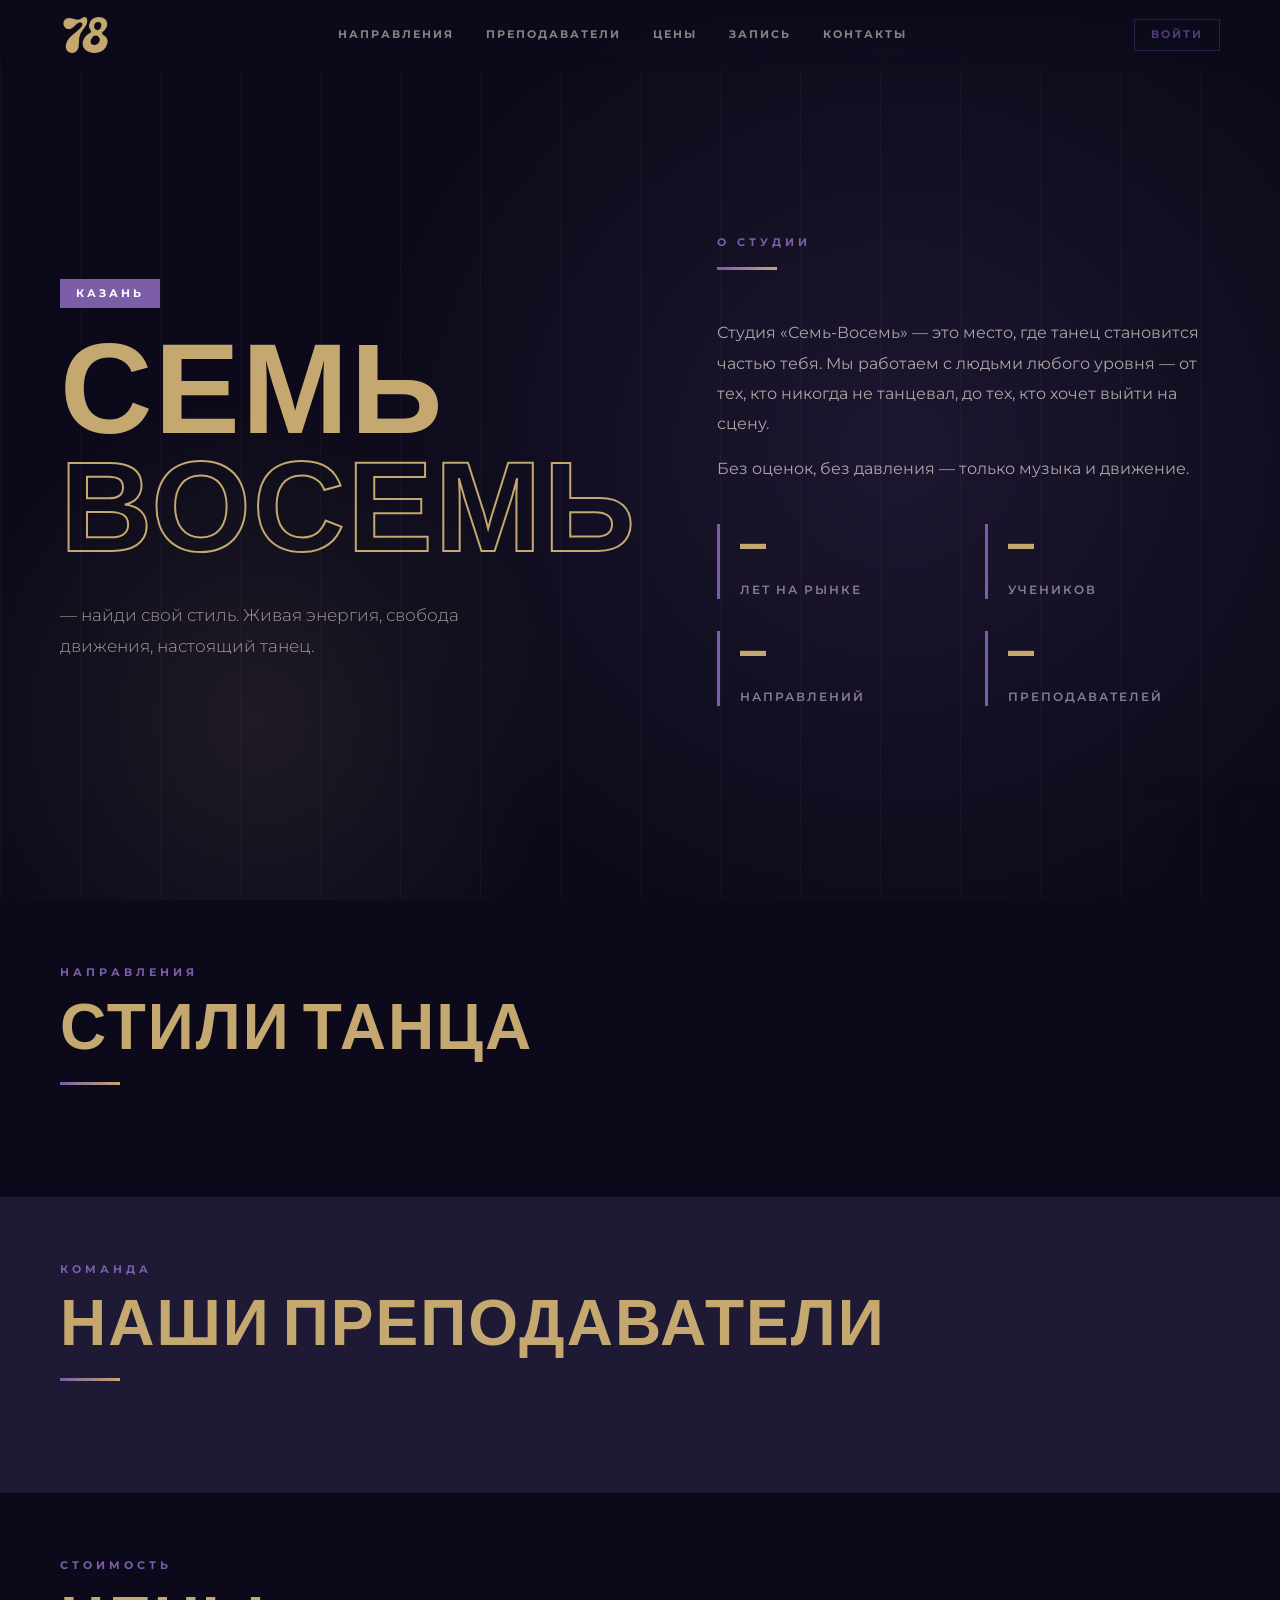
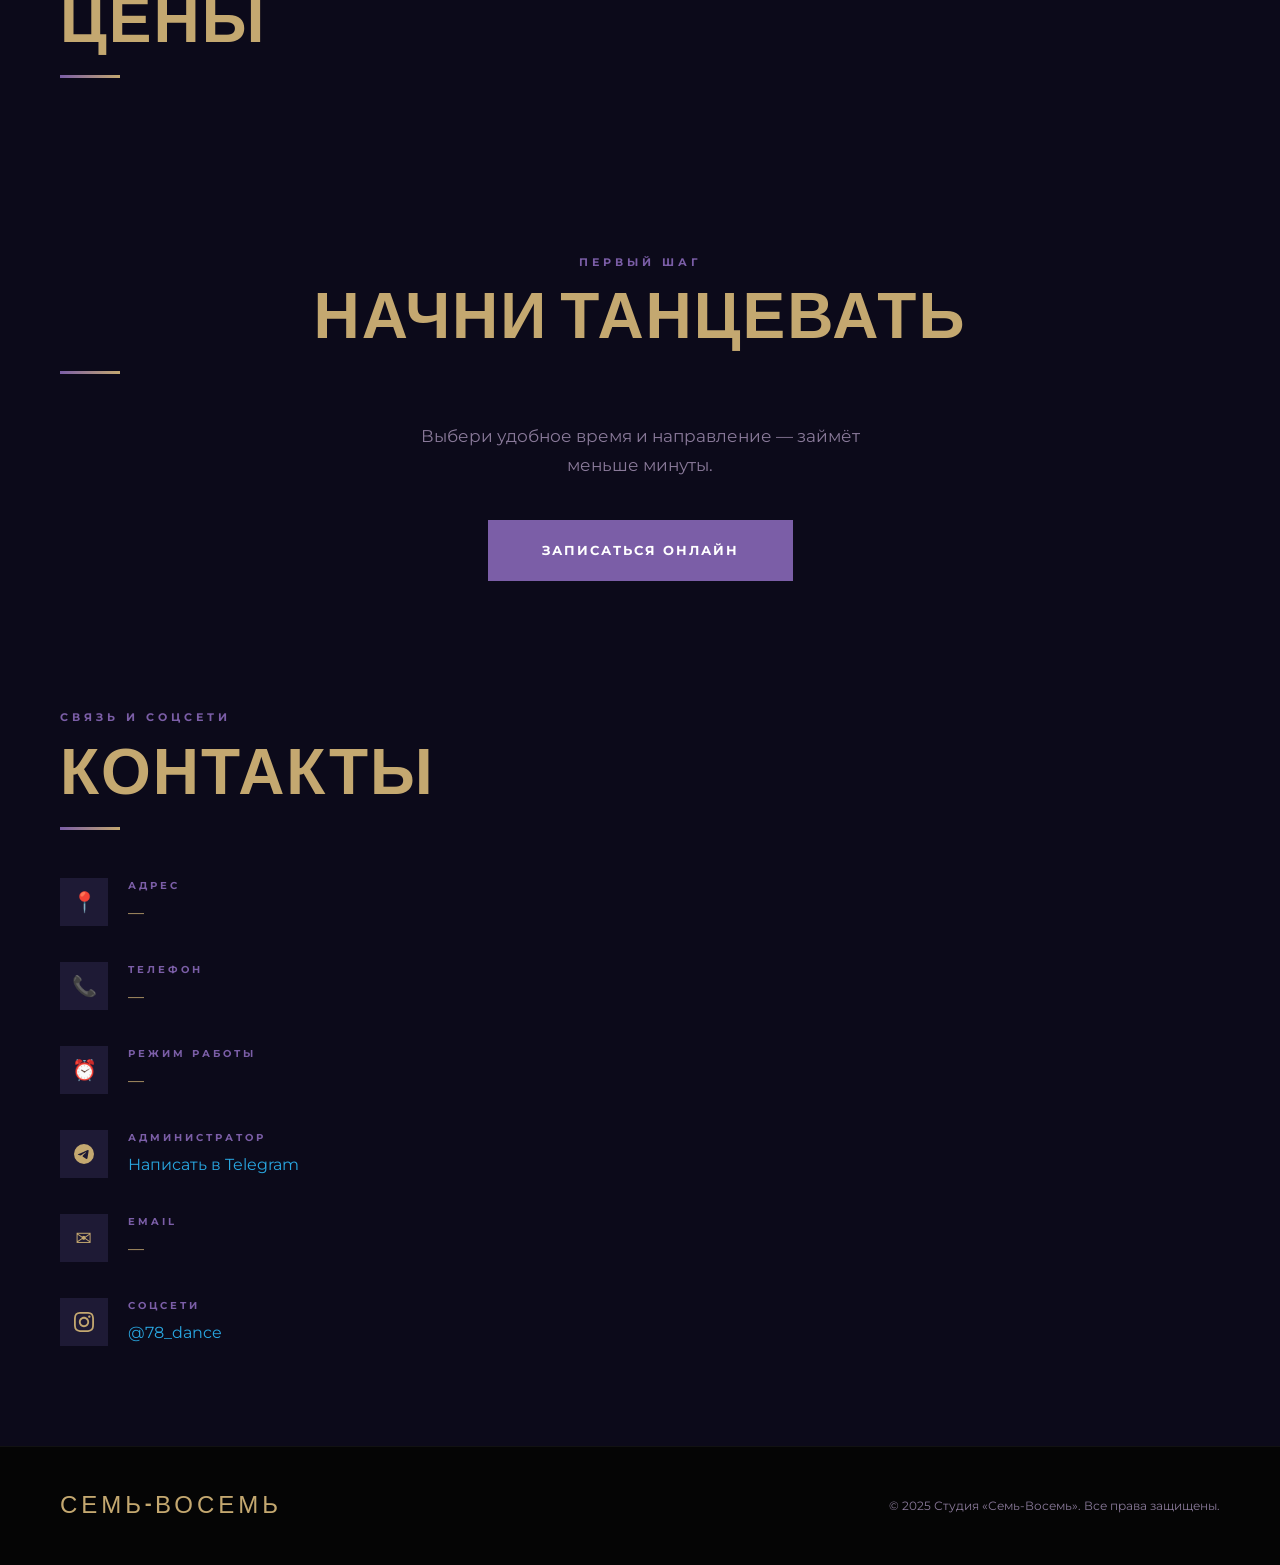
==== commit a041d467: "feat: increase font sizes, fix price card contrast, simplify booking text" ====
--- a/frontend/index.html
+++ b/frontend/index.html
@@ -82,7 +82,7 @@
 
 
 <!-- PRICES -->
-<section id="prices" class="section section-dark">
+<section id="prices" class="section section-black">
     <div class="section-label">Стоимость</div>
     <h2 class="section-title">ЦЕНЫ</h2>
     <div class="divider"></div>
@@ -91,10 +91,10 @@
 
 <!-- BOOKING -->
 <section id="booking" class="section section-black booking-section">
-    <div class="section-label">Онлайн-запись</div>
-    <h2 class="section-title">ЗАПИШИСЬ НА ЗАНЯТИЕ</h2>
-    <div class="divider"></div>
-    <p class="booking-desc">Выбери удобное время и направление — запись займёт меньше минуты.</p>
+    <div class="section-label">Первый шаг</div>
+    <h2 class="section-title">НАЧНИ ТАНЦЕВАТЬ</h2>
+    <div class="divider"></div>
+    <p class="booking-desc">Выбери удобное время и направление — займёт меньше минуты.</p>
     <a class="booking-btn" href="https://elflowdancemailru.impulsecrm.ru/widget/1" target="_blank" rel="noopener">
         Записаться онлайн
     </a>
@@ -210,8 +210,8 @@
 const authEl = document.getElementById("nav-auth");
 if (isLoggedIn()) {
     authEl.innerHTML = `
-        ${isAdmin() ? `<a href="admin/users.html">Админка</a>` : ""}
-        <a href="profile.html">Профиль</a>
+        ${isAdmin() ? `<a href="admin/users">Админка</a>` : ""}
+        <a href="profile">Профиль</a>
         <a href="#" id="nav-logout" class="btn-nav">Выйти</a>
     `;
     document.getElementById("nav-logout").addEventListener("click", e => {
@@ -220,7 +220,7 @@
         window.location.reload();
     });
 } else {
-    authEl.innerHTML = `<a href="auth.html" class="btn-nav">Войти</a>`;
+    authEl.innerHTML = `<a href="auth" class="btn-nav">Войти</a>`;
 }
 
 // ── Sticky nav ────────────────────────────────────────
--- a/frontend/css/style.css
+++ b/frontend/css/style.css
@@ -18,7 +18,7 @@
     background: var(--black);
     color: var(--gold);
     min-height: 100vh;
-    font-size: 15px;
+    font-size: 16px;
     line-height: 1.6;
 }
 
@@ -287,7 +287,7 @@
 
 .table-wrap { overflow-x: auto; }
 
-table { width: 100%; border-collapse: collapse; font-size: 13px; }
+table { width: 100%; border-collapse: collapse; font-size: 14px; }
 
 th {
     font-size: 10px;
@@ -390,7 +390,7 @@
 }
 
 .item-card p {
-    font-size: 13px;
+    font-size: 14px;
     color: rgba(245,240,232,0.5);
     margin-bottom: 8px;
     padding-left: 12px;
@@ -528,7 +528,7 @@
     margin-bottom: 8px;
 }
 
-.pub-card p { font-size: 13px; color: rgba(245,240,232,0.55); line-height: 1.7; }
+.pub-card p { font-size: 15px; color: rgba(245,240,232,0.55); line-height: 1.7; }
 
 /* ── Tabs row (public) ───────────────────────────── */
 
@@ -692,7 +692,7 @@
     color: var(--gold); margin-bottom: 8px;
 }
 .confirm-text {
-    font-size: 13px; color: var(--muted);
+    font-size: 14px; color: var(--muted);
     line-height: 1.7; margin-bottom: 28px;
 }
 .confirm-btns {
--- a/frontend/css/landing.css
+++ b/frontend/css/landing.css
@@ -92,7 +92,7 @@
     -webkit-text-stroke: 2px var(--gold);
 }
 .hero-sub {
-    font-size: 15px; font-weight: 300;
+    font-size: 17px; font-weight: 300;
     color: rgba(237,227,216,.65);
     max-width: 420px; line-height: 1.8;
 }
@@ -101,7 +101,7 @@
 }
 .hero-about-text p {
     color: rgba(237,227,216,.7);
-    font-size: 14px; line-height: 1.9; margin-bottom: 14px;
+    font-size: 16px; line-height: 1.9; margin-bottom: 14px;
 }
 .hero-about-text p:last-child { margin-bottom: 0; }
 .hero-number {
@@ -161,9 +161,14 @@
 }
 .dynamic-grid .dyn-card {
     flex: 0 0 calc(33.333% - 19px);
+    max-width: 360px;
 }
 .dynamic-grid.cols-2 .dyn-card {
     flex: 0 0 calc(50% - 14px);
+    max-width: 420px;
+}
+.dyn-card .carousel {
+    max-height: 420px;
 }
 .dyn-card {
     background: var(--card);
@@ -181,7 +186,7 @@
     font-family: 'Bebas Neue', sans-serif;
     font-size: 26px; letter-spacing: 2px; color: var(--gold); margin-bottom: 8px;
 }
-.dyn-card-desc { font-size: 13px; color: rgba(26,21,18,.6); line-height: 1.7; }
+.dyn-card-desc { font-size: 17px; color: var(--muted); line-height: 1.8; }
 
 /* ── Carousel ── */
 .carousel {
@@ -287,7 +292,7 @@
 .price-period { font-size: 12px; color: var(--muted); margin-bottom: 32px; }
 .price-features { list-style: none; }
 .price-features li {
-    font-size: 13px; color: rgba(237,227,216,.7);
+    font-size: 15px; color: rgba(237,227,216,.7);
     padding: 10px 0; border-bottom: 1px solid rgba(255,255,255,.05);
     display: flex; align-items: center; gap: 10px;
 }
@@ -305,7 +310,7 @@
     font-size: 10px; font-weight: 700; letter-spacing: 3px;
     text-transform: uppercase; color: var(--red); margin-bottom: 6px;
 }
-.contact-value { font-size: 15px; color: var(--gold); }
+.contact-value { font-size: 16px; color: var(--gold); }
 .contact-tg { color: #29a7e1; text-decoration: none; transition: color .2s; }
 .contact-tg:hover { color: #fff; }
 .contact-ig { color: #29a7e1; text-decoration: none; transition: color .2s; }
@@ -339,7 +344,7 @@
 .booking-section { text-align: center; }
 .booking-desc {
     color: var(--muted);
-    font-size: 15px;
+    font-size: 17px;
     margin: 0 auto 40px;
     max-width: 480px;
     line-height: 1.7;
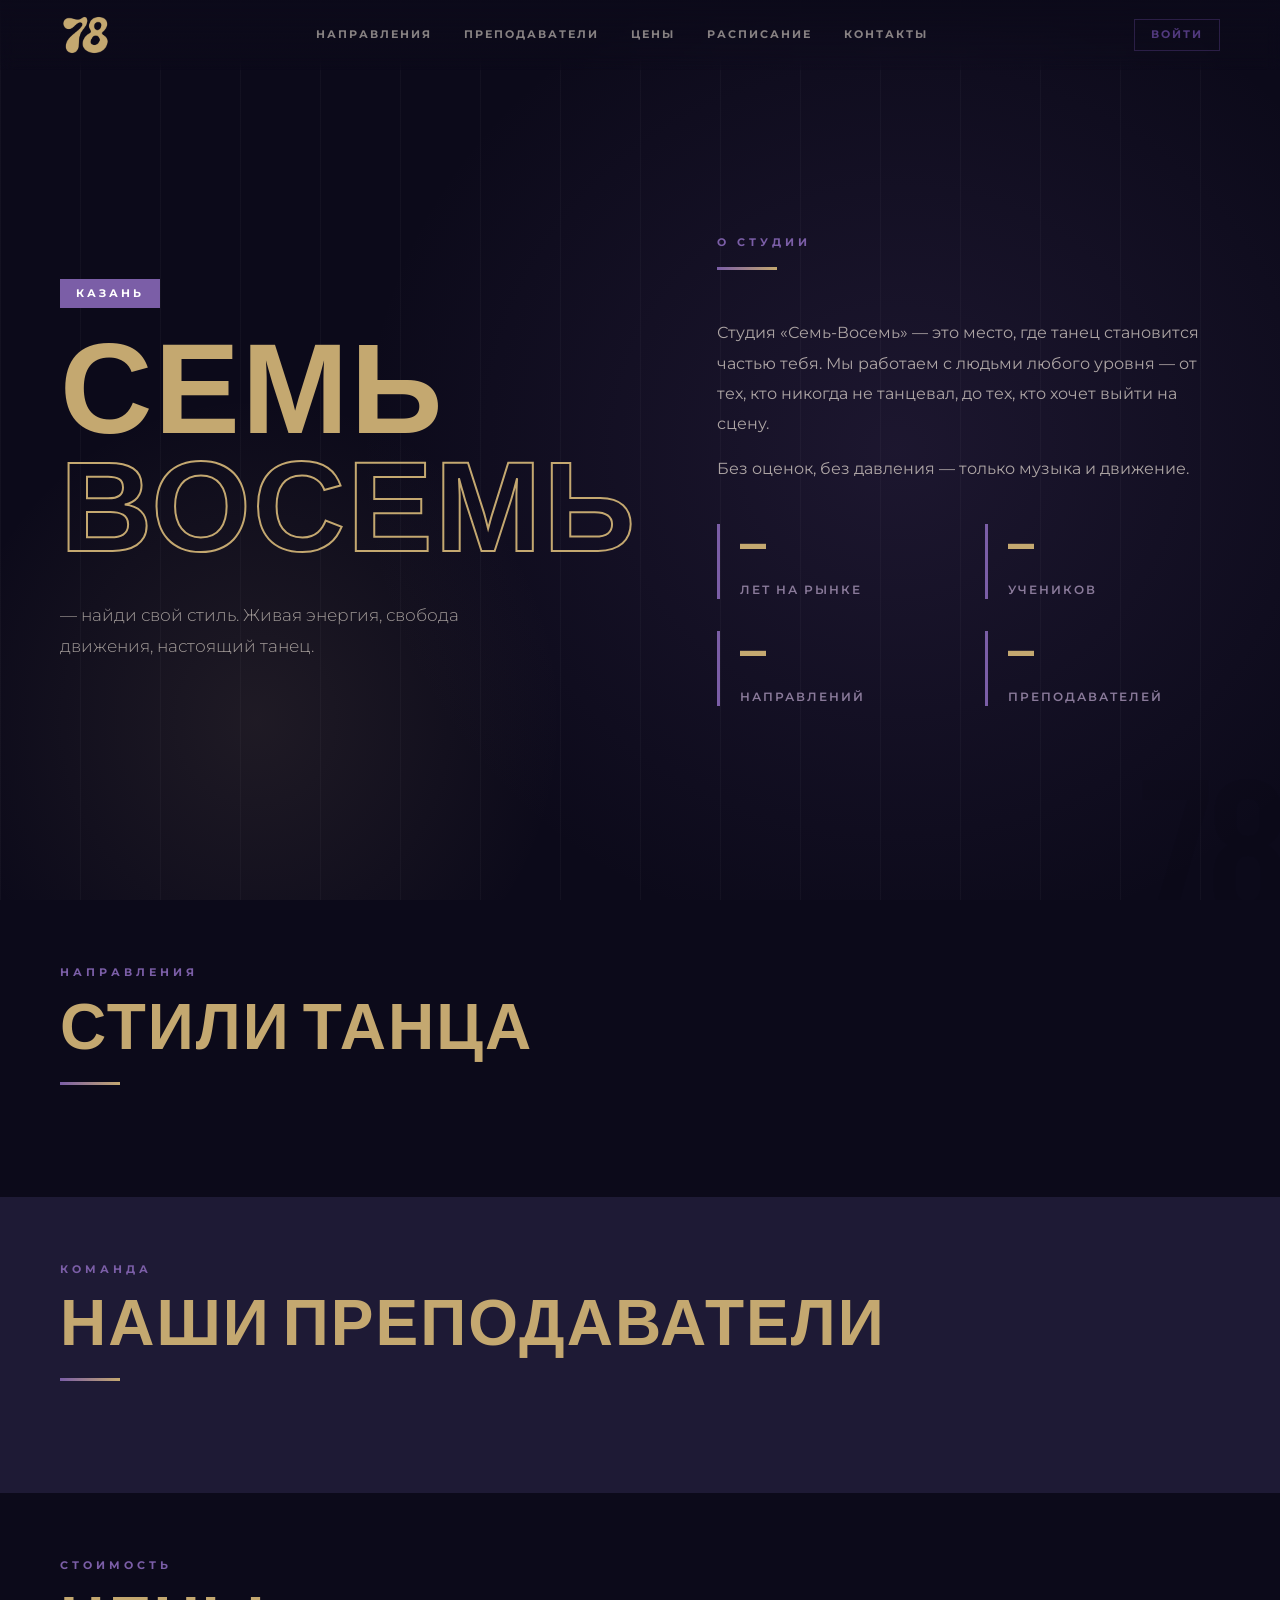
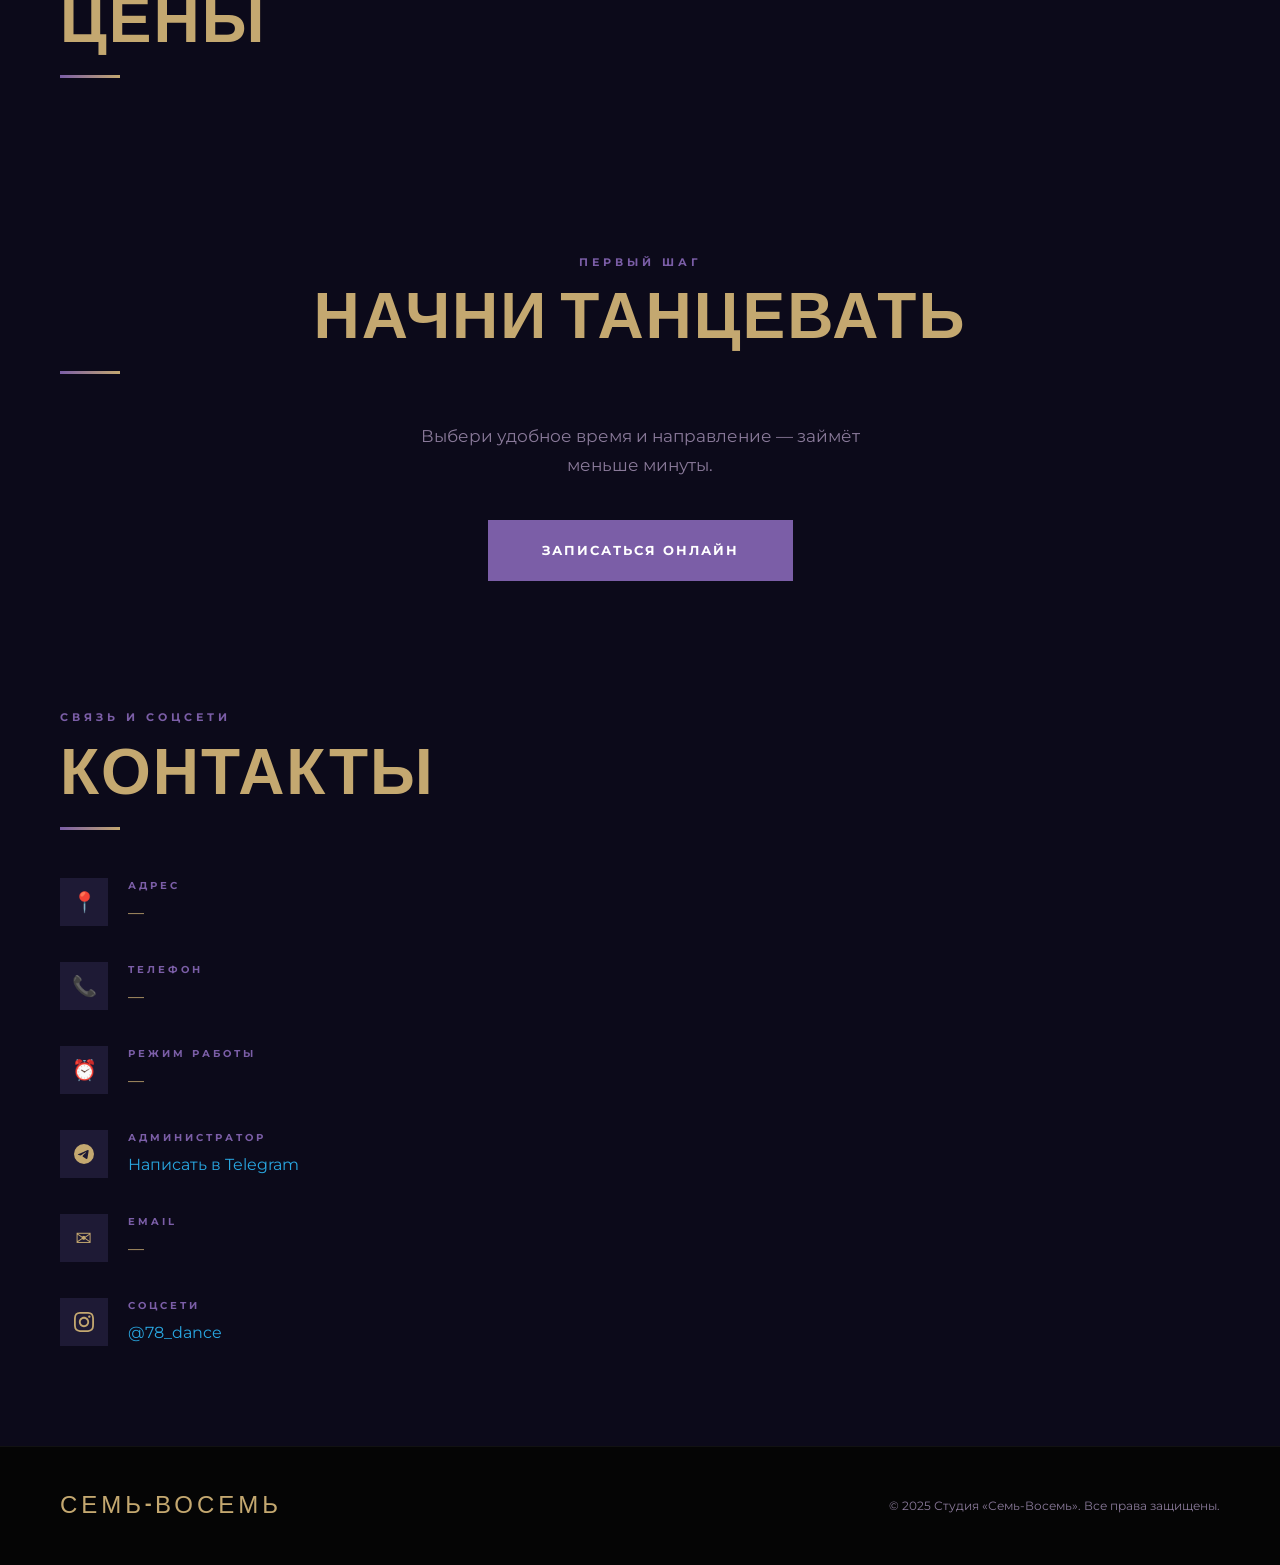
==== commit 2ede2ea1: "feat: add schedule pages with weekly calendar and enrollment" ====
--- a/frontend/index.html
+++ b/frontend/index.html
@@ -18,7 +18,7 @@
         <a href="#styles">Направления</a>
         <a href="#teachers">Преподаватели</a>
         <a href="#prices">Цены</a>
-        <a href="#booking">Запись</a>
+        <a href="schedule">Расписание</a>
         <a href="#contacts">Контакты</a>
     </div>
     <div class="nav-auth" id="nav-auth"></div>
@@ -174,7 +174,7 @@
 
 <script type="module">
 import { api } from "./js/api.js";
-import { isLoggedIn, isAdmin, clearTokens } from "./js/utils.js";
+import { isLoggedIn, isAdmin } from "./js/utils.js";
 
 // ── Studio info ───────────────────────────────────────
 function roundStudents(n) {
@@ -212,13 +212,7 @@
     authEl.innerHTML = `
         ${isAdmin() ? `<a href="admin/users">Админка</a>` : ""}
         <a href="profile">Профиль</a>
-        <a href="#" id="nav-logout" class="btn-nav">Выйти</a>
     `;
-    document.getElementById("nav-logout").addEventListener("click", e => {
-        e.preventDefault();
-        clearTokens();
-        window.location.reload();
-    });
 } else {
     authEl.innerHTML = `<a href="auth" class="btn-nav">Войти</a>`;
 }
--- a/frontend/css/style.css
+++ b/frontend/css/style.css
@@ -709,3 +709,108 @@
     font-size: 11px; font-weight: 700; letter-spacing: 1px;
     text-transform: uppercase; color: var(--muted); min-width: 100px;
 }
+
+/* ===== SCHEDULE ===== */
+.schedule-nav {
+    display: flex; align-items: center; justify-content: space-between;
+    margin: 1.5rem 0 1.25rem; gap: 1rem;
+}
+.schedule-week-label {
+    font-family: 'Bebas Neue', sans-serif; font-size: 1.2rem;
+    color: var(--gold); letter-spacing: 0.05em; text-align: center;
+}
+.schedule-grid {
+    display: grid; grid-template-columns: repeat(7, 1fr);
+    gap: 0.6rem; align-items: start;
+}
+.schedule-day {
+    background: var(--card); border-radius: 8px;
+    border: 1px solid var(--border); overflow: hidden;
+}
+.schedule-day--today { border-color: var(--red); }
+.schedule-day-header {
+    padding: 0.5rem 0.5rem 0.4rem; background: rgba(255,255,255,0.03);
+    border-bottom: 1px solid var(--border);
+    display: flex; flex-direction: column; align-items: center; gap: 1px;
+}
+.schedule-day-name {
+    font-family: 'Bebas Neue', sans-serif; font-size: 1rem;
+    color: var(--gold); letter-spacing: 0.1em;
+}
+.schedule-day--today .schedule-day-name { color: var(--red); }
+.schedule-day-date { font-size: 0.7rem; color: var(--muted); }
+.schedule-day-events { padding: 0.4rem; display: flex; flex-direction: column; gap: 0.4rem; }
+.schedule-empty { color: var(--muted); font-size: 0.75rem; text-align: center; padding: 1rem 0; }
+.schedule-event-card {
+    background: rgba(255,255,255,0.03); border: 1px solid var(--border);
+    border-left: 3px solid var(--red); border-radius: 5px;
+    padding: 0.5rem 0.6rem; cursor: pointer;
+    transition: background 0.18s, border-color 0.18s;
+}
+.schedule-event-card:hover { background: rgba(123,94,167,0.15); border-color: var(--red); }
+.schedule-event-card--cancelled { border-left-color: var(--muted); opacity: 0.55; }
+.schedule-event-time {
+    font-family: 'Bebas Neue', sans-serif; font-size: 1.05rem;
+    color: var(--gold); letter-spacing: 0.04em;
+}
+.schedule-event-style { font-size: 0.8rem; font-weight: 600; color: #fff; margin: 1px 0; }
+.schedule-event-teacher { font-size: 0.7rem; color: var(--muted); }
+.schedule-event-meta { display: flex; align-items: center; gap: 0.4rem; margin-top: 0.35rem; font-size: 0.68rem; color: var(--muted); }
+
+/* Badges */
+.badge {
+    display: inline-block; padding: 2px 6px; border-radius: 4px;
+    font-size: 0.62rem; font-weight: 700; text-transform: uppercase; letter-spacing: 0.04em;
+}
+.badge-ok   { background: rgba(76,175,80,0.18); color: #81c784; }
+.badge-few  { background: rgba(255,152,0,0.18); color: #ffb74d; }
+.badge-full { background: rgba(244,67,54,0.18); color: #ef9a9a; }
+.badge-cancelled { background: rgba(138,122,154,0.18); color: var(--muted); }
+
+/* Modal */
+.modal-overlay {
+    position: fixed; inset: 0; background: rgba(0,0,0,0.72);
+    display: flex; align-items: center; justify-content: center;
+    z-index: 1000; padding: 1rem;
+}
+.modal-overlay.hidden { display: none; }
+.modal-box {
+    background: var(--card); border: 1px solid var(--border); border-radius: 12px;
+    padding: 2rem; width: 100%; max-width: 460px; position: relative;
+}
+.modal-close {
+    position: absolute; top: 1rem; right: 1rem; background: none; border: none;
+    color: var(--muted); font-size: 1.1rem; cursor: pointer; line-height: 1;
+}
+.modal-close:hover { color: #fff; }
+.modal-tag { font-size: 0.7rem; text-transform: uppercase; letter-spacing: 0.12em; color: var(--red); margin-bottom: 4px; }
+.modal-title { font-family: 'Bebas Neue', sans-serif; font-size: 1.7rem; color: var(--gold); margin-bottom: 1.25rem; }
+.modal-rows { display: flex; flex-direction: column; gap: 0.6rem; margin-bottom: 1.5rem; }
+.modal-row {
+    display: flex; justify-content: space-between; align-items: baseline;
+    font-size: 0.88rem; border-bottom: 1px solid var(--border); padding-bottom: 0.5rem;
+}
+.modal-row-label { font-size: 0.75rem; color: var(--muted); }
+.modal-enrolled { color: #81c784; font-size: 0.82rem; margin-bottom: 0.75rem; }
+.modal-actions { display: flex; flex-direction: column; gap: 0.5rem; }
+.muted { color: var(--muted); }
+
+/* Schedule admin */
+.schedule-admin-event {
+    display: flex; align-items: center; justify-content: space-between;
+    background: var(--card); border: 1px solid var(--border); border-left: 3px solid var(--red);
+    border-radius: 6px; padding: 0.65rem 1rem; margin-bottom: 0.4rem;
+}
+.schedule-admin-event--cancelled { border-left-color: var(--muted); opacity: 0.6; }
+.schedule-admin-event-info { display: flex; flex-direction: column; gap: 2px; }
+.schedule-admin-event-title { font-weight: 600; font-size: 0.9rem; }
+.schedule-admin-event-sub { font-size: 0.75rem; color: var(--muted); }
+.schedule-admin-event-btns { display: flex; gap: 0.4rem; flex-shrink: 0; }
+.schedule-day-group { margin-bottom: 1.5rem; }
+.schedule-day-group-title {
+    font-family: 'Bebas Neue', sans-serif; font-size: 1.1rem; color: var(--gold);
+    letter-spacing: 0.08em; margin-bottom: 0.5rem; border-bottom: 1px solid var(--border); padding-bottom: 4px;
+}
+
+@media (max-width: 900px) { .schedule-grid { grid-template-columns: repeat(4, 1fr); } }
+@media (max-width: 600px) { .schedule-grid { grid-template-columns: repeat(2, 1fr); } }
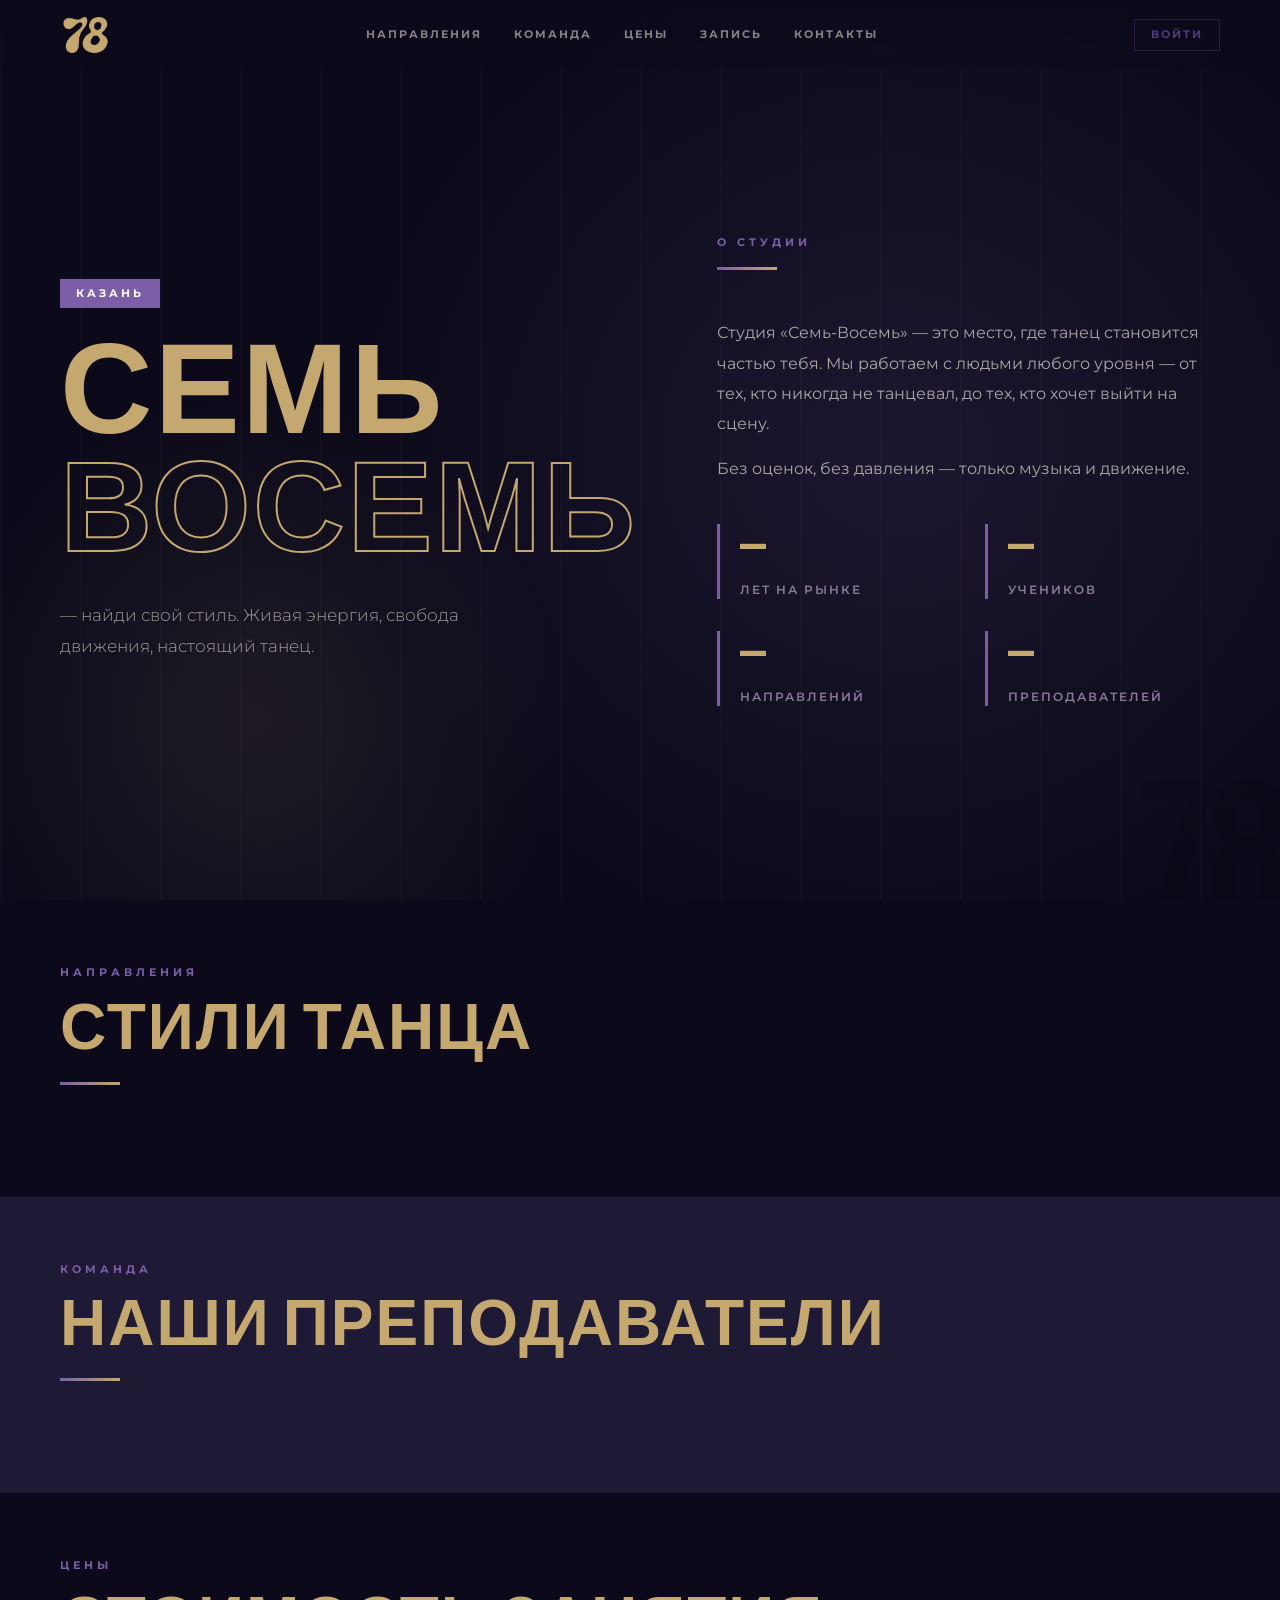
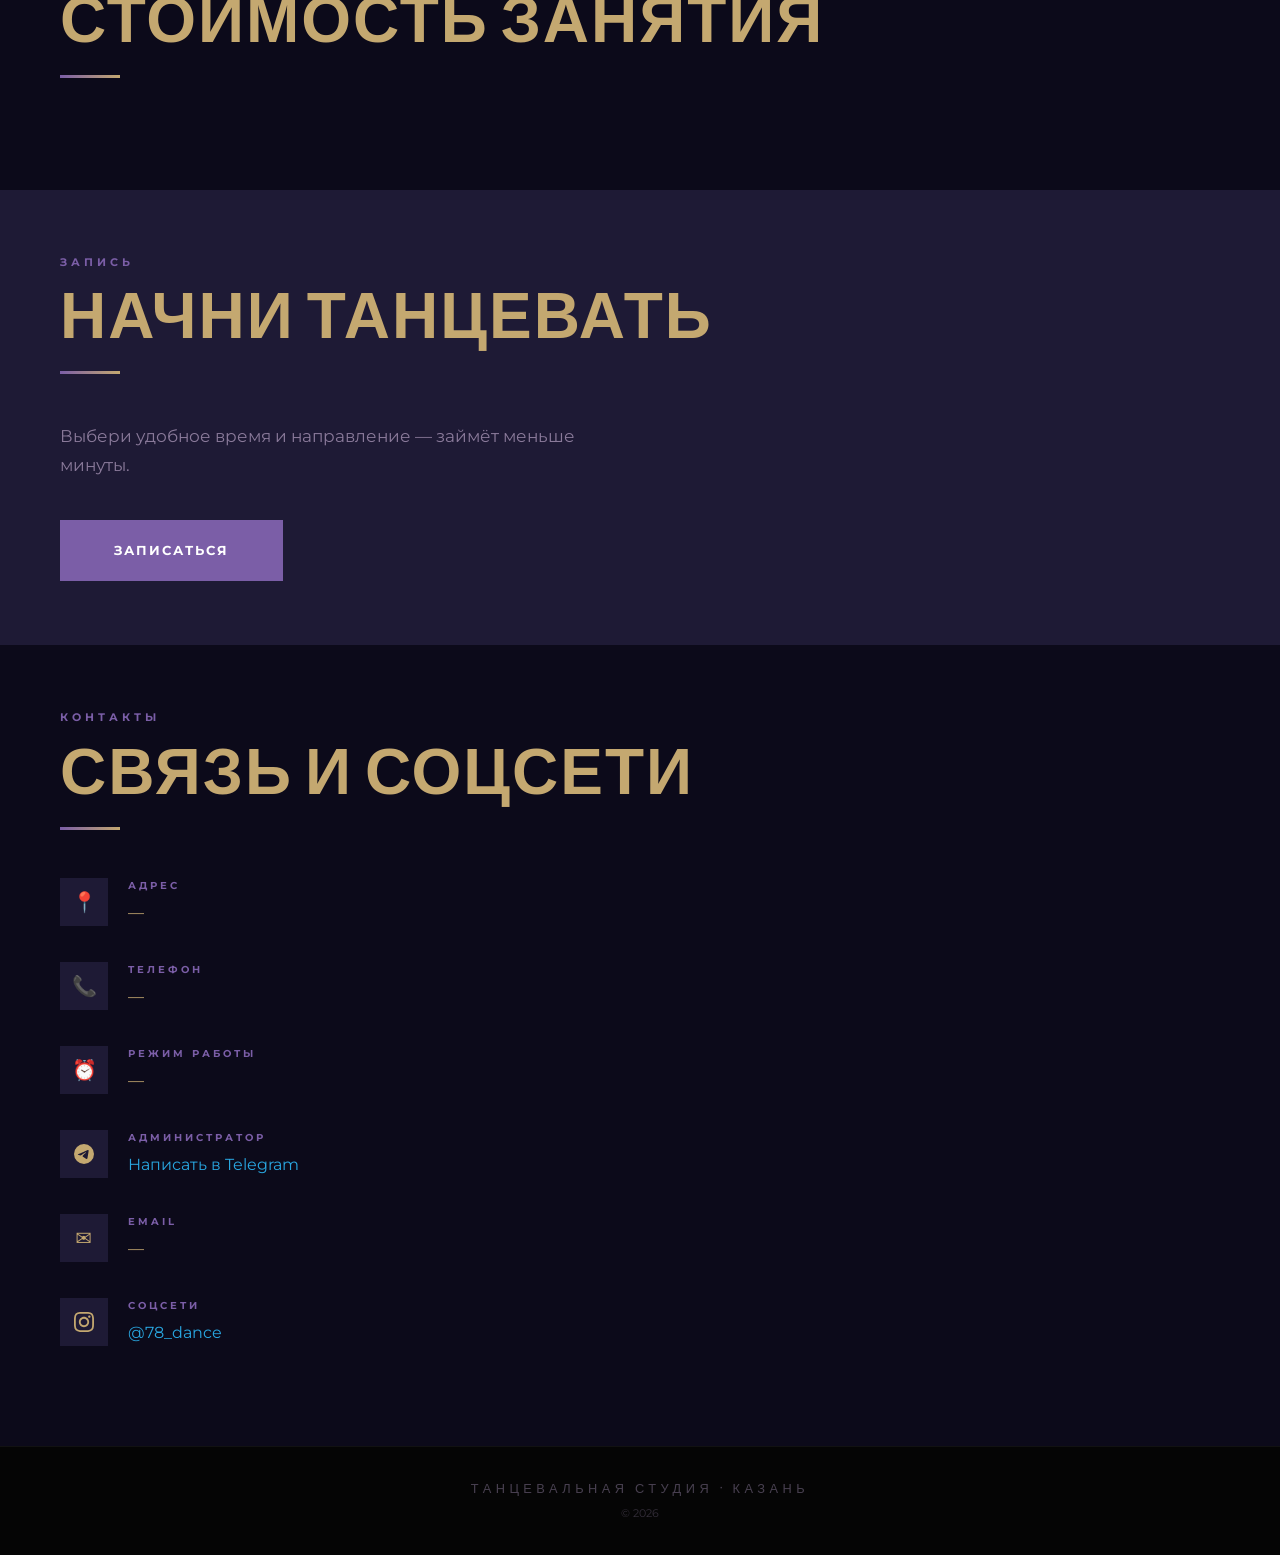
==== commit 8fcfe790: "feat: update index, profile and auth pages — nav, footer, logo placement" ====
--- a/frontend/index.html
+++ b/frontend/index.html
@@ -11,17 +11,6 @@
 
 <!-- NAV -->
 <nav id="nav">
-    <a class="nav-brand" href="#">
-        <img src="images/logo_78.png" alt="Семь-Восемь" class="nav-logo">
-    </a>
-    <div class="nav-section-links">
-        <a href="#styles">Направления</a>
-        <a href="#teachers">Преподаватели</a>
-        <a href="#prices">Цены</a>
-        <a href="schedule">Расписание</a>
-        <a href="#contacts">Контакты</a>
-    </div>
-    <div class="nav-auth" id="nav-auth"></div>
 </nav>
 
 <!-- HERO + ABOUT -->
@@ -83,27 +72,27 @@
 
 <!-- PRICES -->
 <section id="prices" class="section section-black">
-    <div class="section-label">Стоимость</div>
-    <h2 class="section-title">ЦЕНЫ</h2>
+    <div class="section-label">Цены</div>
+    <h2 class="section-title">СТОИМОСТЬ ЗАНЯТИЯ</h2>
     <div class="divider"></div>
     <div class="prices-grid" id="prices-list"></div>
 </section>
 
 <!-- BOOKING -->
-<section id="booking" class="section section-black booking-section">
-    <div class="section-label">Первый шаг</div>
+<section id="booking" class="section section-dark">
+    <div class="section-label">Запись</div>
     <h2 class="section-title">НАЧНИ ТАНЦЕВАТЬ</h2>
     <div class="divider"></div>
     <p class="booking-desc">Выбери удобное время и направление — займёт меньше минуты.</p>
-    <a class="booking-btn" href="https://elflowdancemailru.impulsecrm.ru/widget/1" target="_blank" rel="noopener">
-        Записаться онлайн
+    <a class="booking-btn" href="schedule">
+        Записаться
     </a>
 </section>
 
 <!-- CONTACTS -->
 <section id="contacts" class="section section-black">
-    <div class="section-label">Связь и соцсети</div>
-    <h2 class="section-title">КОНТАКТЫ</h2>
+    <div class="section-label">Контакты</div>
+    <h2 class="section-title">СВЯЗЬ И СОЦСЕТИ</h2>
     <div class="divider"></div>
     <div class="contacts-grid">
         <div>
@@ -168,13 +157,23 @@
 
 <!-- FOOTER -->
 <footer>
-    <div class="footer-logo">СЕМЬ-ВОСЕМЬ</div>
-    <div class="footer-copy">© 2025 Студия «Семь-Восемь». Все права защищены.</div>
+    <div class="footer-inner">
+        <div class="footer-studio">ТАНЦЕВАЛЬНАЯ СТУДИЯ · КАЗАНЬ</div>
+        <div class="footer-year">© <span id="footer-year"></span></div>
+    </div>
 </footer>
 
 <script type="module">
 import { api } from "./js/api.js";
-import { isLoggedIn, isAdmin } from "./js/utils.js";
+import { renderNav, isLoggedIn, isAdmin } from "./js/utils.js";
+
+renderNav([
+    {href: '#styles',   text: 'Направления'},
+    {href: '#teachers', text: 'Команда'},
+    {href: '#prices',   text: 'Цены'},
+    {href: '#booking',  text: 'Запись'},
+    {href: '#contacts', text: 'Контакты'},
+]);
 
 // ── Studio info ───────────────────────────────────────
 function roundStudents(n) {
@@ -206,21 +205,14 @@
 
 }).catch(() => {});
 
-// ── Auth nav ──────────────────────────────────────────
-const authEl = document.getElementById("nav-auth");
-if (isLoggedIn()) {
-    authEl.innerHTML = `
-        ${isAdmin() ? `<a href="admin/users">Админка</a>` : ""}
-        <a href="profile">Профиль</a>
-    `;
-} else {
-    authEl.innerHTML = `<a href="auth" class="btn-nav">Войти</a>`;
-}
 
 // ── Sticky nav ────────────────────────────────────────
 window.addEventListener("scroll", () => {
     document.getElementById("nav").classList.toggle("scrolled", window.scrollY > 60);
 });
+
+// ── Footer year ───────────────────────────────────────
+document.getElementById("footer-year").textContent = new Date().getFullYear();
 
 // ── Carousel ─────────────────────────────────────────
 function buildCarousel(photos, aspect, fit = "cover") {
--- a/frontend/css/style.css
+++ b/frontend/css/style.css
@@ -30,6 +30,7 @@
     padding: 0 40px;
     display: flex;
     align-items: center;
+    position: relative;
     gap: 32px;
     height: 60px;
     position: sticky;
@@ -49,15 +50,22 @@
 
 .nav-brand span { color: var(--red); }
 .nav-logo { height: 40px; width: auto; display: block; }
-
-.nav-links {
+.nav-admin-zone {
+    font-family: 'Bebas Neue', sans-serif; font-size: 1.1rem;
+    letter-spacing: 0.2em; color: var(--red);
+    position: absolute; left: 50%; transform: translateX(-50%);
+    pointer-events: none;
+}
+
+.nav-links, .nav-auth, .nav-section-links, .nav-left-links {
     display: flex;
     gap: 4px;
-    flex: 1;
     align-items: center;
 }
-
-.nav-links a {
+.nav-section-links { flex: 1; justify-content: center; }
+.nav-auth { margin-left: auto; }
+
+.nav-links a, .nav-auth a, .nav-section-links a, .nav-left-links a {
     color: rgba(245,240,232,0.55);
     text-decoration: none;
     padding: 6px 14px;
@@ -68,8 +76,10 @@
     transition: color 0.2s;
 }
 
-.nav-links a:hover,
-.nav-links a.active {
+.nav-links a:hover, .nav-links a.active,
+.nav-auth a:hover, .nav-auth a.active,
+.nav-section-links a:hover, .nav-section-links a.active,
+.nav-left-links a:hover, .nav-left-links a.active {
     color: var(--gold);
 }
 
@@ -131,6 +141,11 @@
 .admin-content {
     flex: 1;
     padding: 40px;
+}
+
+.admin-toolbar {
+    display: flex; align-items: center; gap: 0.75rem;
+    flex-wrap: nowrap; margin-bottom: 1.25rem;
 }
 
 /* ── Page content ────────────────────────────────── */
@@ -660,6 +675,22 @@
     margin-bottom: 8px;
 }
 
+.section-label {
+    font-size: 11px; font-weight: 700; letter-spacing: 4px;
+    text-transform: uppercase; color: var(--red); margin-bottom: 16px;
+}
+.section-title {
+    font-family: 'Bebas Neue', sans-serif;
+    font-size: clamp(42px, 5vw, 64px);
+    line-height: 1; letter-spacing: 2px; margin-bottom: 20px;
+    color: var(--gold);
+}
+.divider {
+    width: 60px; height: 3px;
+    background: linear-gradient(90deg, var(--red), var(--gold));
+    margin-bottom: 32px;
+}
+
 /* ── Confirm modal ───────────────────────────────── */
 
 .confirm-overlay {
@@ -710,6 +741,24 @@
     text-transform: uppercase; color: var(--muted); min-width: 100px;
 }
 
+/* ===== ADMIN TABS ===== */
+.admin-tabs {
+    display: flex; gap: 4px;
+    background: rgba(255,255,255,0.04);
+    border: 1px solid var(--border);
+    border-radius: 50px; padding: 4px;
+}
+.admin-tab {
+    background: none; border: none;
+    color: var(--muted);
+    font-family: 'Bebas Neue', sans-serif;
+    font-size: 0.95rem; letter-spacing: 0.12em;
+    padding: 0.35rem 1.6rem; border-radius: 50px;
+    cursor: pointer; transition: all 0.2s; white-space: nowrap;
+}
+.admin-tab.active { background: var(--red); color: #fff; }
+.admin-tab:hover:not(.active) { color: var(--gold); background: rgba(255,255,255,0.06); }
+
 /* ===== SCHEDULE ===== */
 .schedule-nav {
     display: flex; align-items: center; justify-content: space-between;
@@ -735,19 +784,33 @@
 }
 .schedule-day-name {
     font-family: 'Bebas Neue', sans-serif; font-size: 1rem;
-    color: var(--gold); letter-spacing: 0.1em;
-}
-.schedule-day--today .schedule-day-name { color: var(--red); }
+    color: rgba(255,255,255,0.4); letter-spacing: 0.1em;
+}
+.schedule-day--today .schedule-day-name { color: var(--gold); }
 .schedule-day-date { font-size: 0.7rem; color: var(--muted); }
 .schedule-day-events { padding: 0.4rem; display: flex; flex-direction: column; gap: 0.4rem; }
 .schedule-empty { color: var(--muted); font-size: 0.75rem; text-align: center; padding: 1rem 0; }
 .schedule-event-card {
     background: rgba(255,255,255,0.03); border: 1px solid var(--border);
     border-left: 3px solid var(--red); border-radius: 5px;
-    padding: 0.5rem 0.6rem; cursor: pointer;
+    padding: 0.5rem 0.6rem;
     transition: background 0.18s, border-color 0.18s;
 }
-.schedule-event-card:hover { background: rgba(123,94,167,0.15); border-color: var(--red); }
+.schedule-event-card--substitute { border-left-color: var(--gold); }
+.schedule-event-teacher-sub { font-size: 0.7rem; color: var(--muted); margin-top: 1px; }
+.schedule-event-sub-badge {
+    display: inline-block; font-size: 0.55rem; font-weight: 700;
+    letter-spacing: 0.06em; text-transform: uppercase;
+    background: rgba(196,168,112,0.15); color: var(--gold);
+    padding: 1px 5px; border-radius: 3px; margin-left: 4px; vertical-align: middle;
+}
+.schedule-event-enrolled {
+    font-size: 0.7rem; color: #81c784; margin-top: 6px; margin-bottom: 2px;
+}
+.schedule-event-btn {
+    display: block; width: 100%; margin-top: 6px;
+    padding: 5px 0; font-size: 0.7rem; text-align: center;
+}
 .schedule-event-card--cancelled { border-left-color: var(--muted); opacity: 0.55; }
 .schedule-event-time {
     font-family: 'Bebas Neue', sans-serif; font-size: 1.05rem;
@@ -796,6 +859,13 @@
 .muted { color: var(--muted); }
 
 /* Schedule admin */
+/* Admin event card actions */
+.schedule-event-card-actions {
+    display: flex; gap: 4px; margin-top: 6px;
+    padding-top: 6px; border-top: 1px solid var(--border);
+}
+.btn:disabled { opacity: 0.35; cursor: not-allowed; pointer-events: none; }
+
 .schedule-admin-event {
     display: flex; align-items: center; justify-content: space-between;
     background: var(--card); border: 1px solid var(--border); border-left: 3px solid var(--red);
--- a/frontend/css/landing.css
+++ b/frontend/css/landing.css
@@ -322,31 +322,24 @@
 
 /* ── Footer ── */
 footer {
-    background: #050505; padding: 40px 60px;
-    display: flex; justify-content: space-between; align-items: center;
+    background: #050505; padding: 2rem 60px;
+    display: flex; justify-content: center; align-items: center;
     border-top: 1px solid rgba(255,255,255,.05);
 }
-.footer-logo {
-    font-family: 'Bebas Neue', sans-serif;
-    font-size: 24px; letter-spacing: 4px; color: var(--gold);
-}
-.footer-copy { font-size: 12px; color: var(--muted); }
-.footer-socials { display: flex; gap: 16px; }
-.social-btn {
-    width: 40px; height: 40px; background: var(--card);
-    display: flex; align-items: center; justify-content: center;
-    text-decoration: none; transition: background .2s; color: #fff;
-}
-.social-btn svg { width: 20px; height: 20px; fill: currentColor; }
-.social-btn:hover { background: var(--red); }
+.footer-inner { display: flex; flex-direction: column; align-items: center; gap: 6px; }
+.footer-studio {
+    font-family: 'Bebas Neue', sans-serif;
+    font-size: 0.8rem; letter-spacing: 0.35em;
+    color: var(--muted); opacity: 0.5;
+}
+.footer-year { font-size: 11px; color: var(--muted); opacity: 0.35; }
 
 /* ── Booking ── */
-.booking-section { text-align: center; }
 .booking-desc {
     color: var(--muted);
     font-size: 17px;
-    margin: 0 auto 40px;
-    max-width: 480px;
+    margin: 0 0 40px;
+    max-width: 520px;
     line-height: 1.7;
 }
 .booking-btn {
